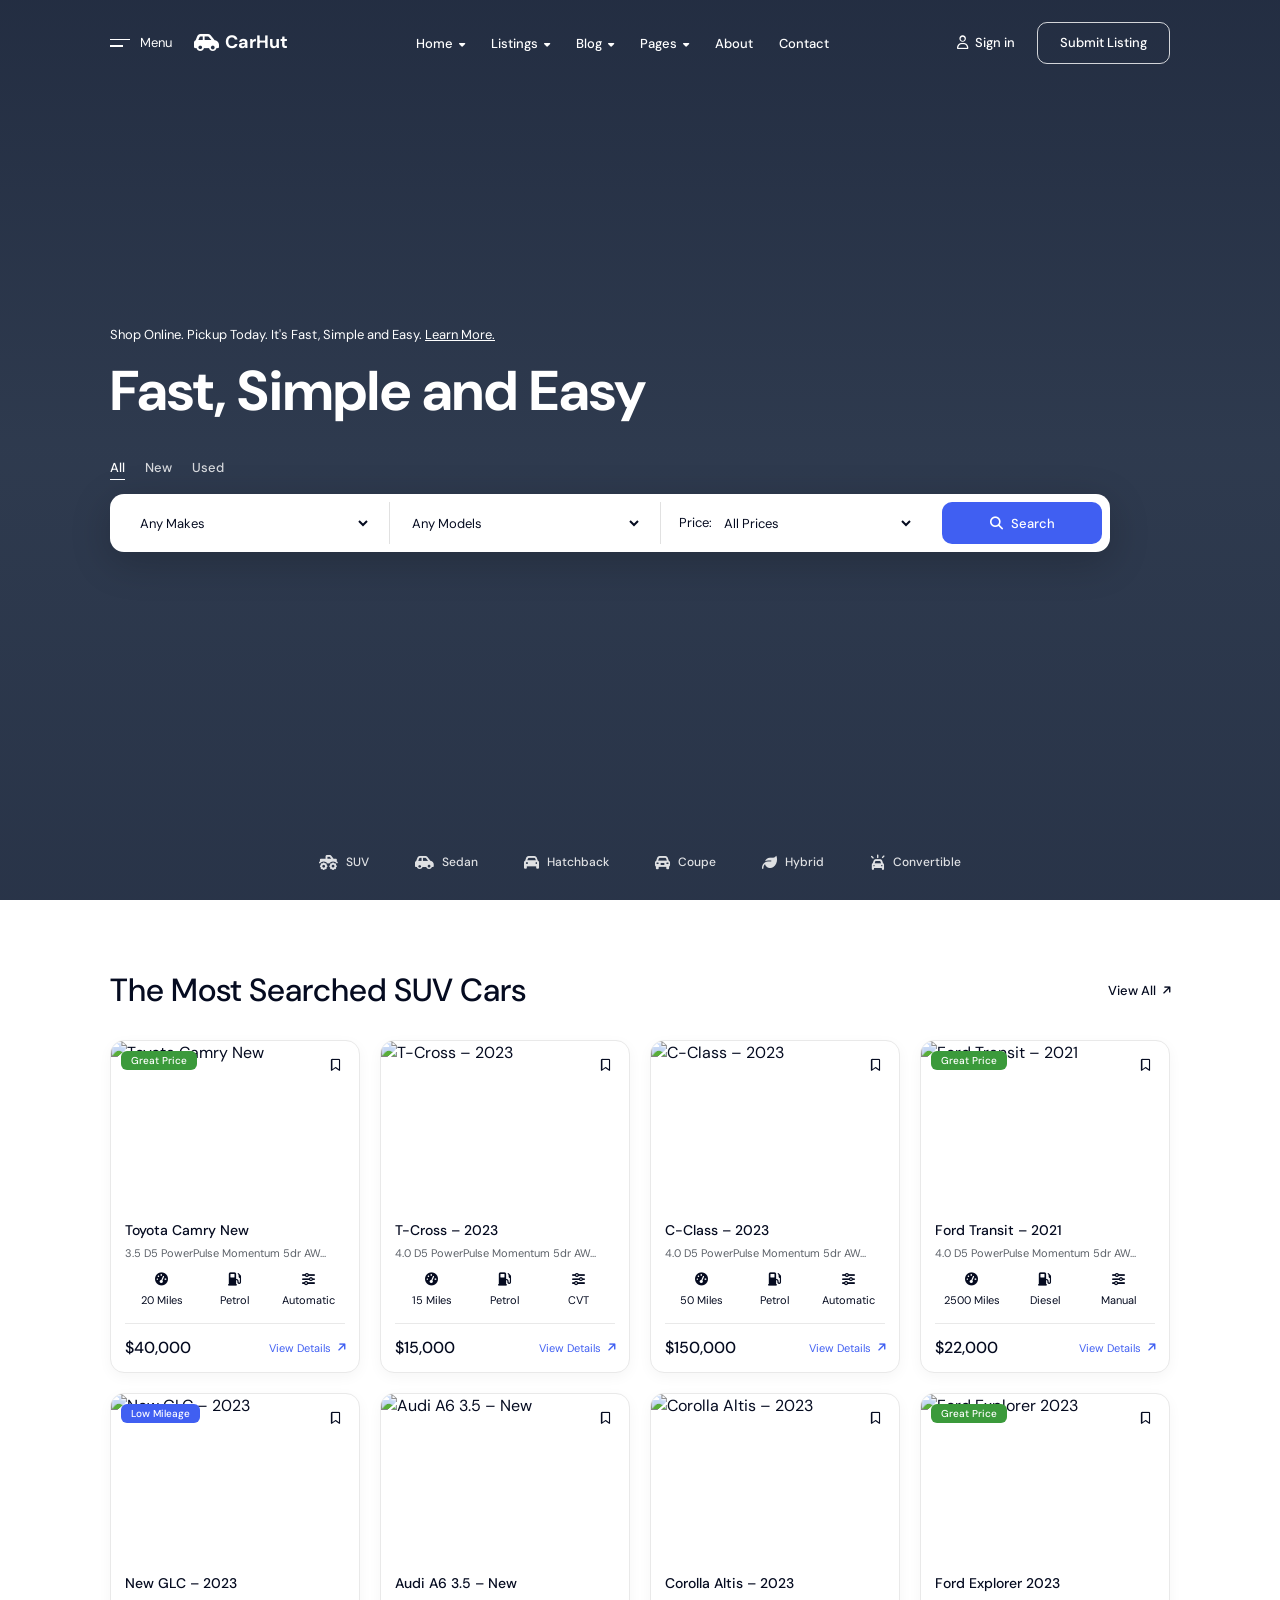
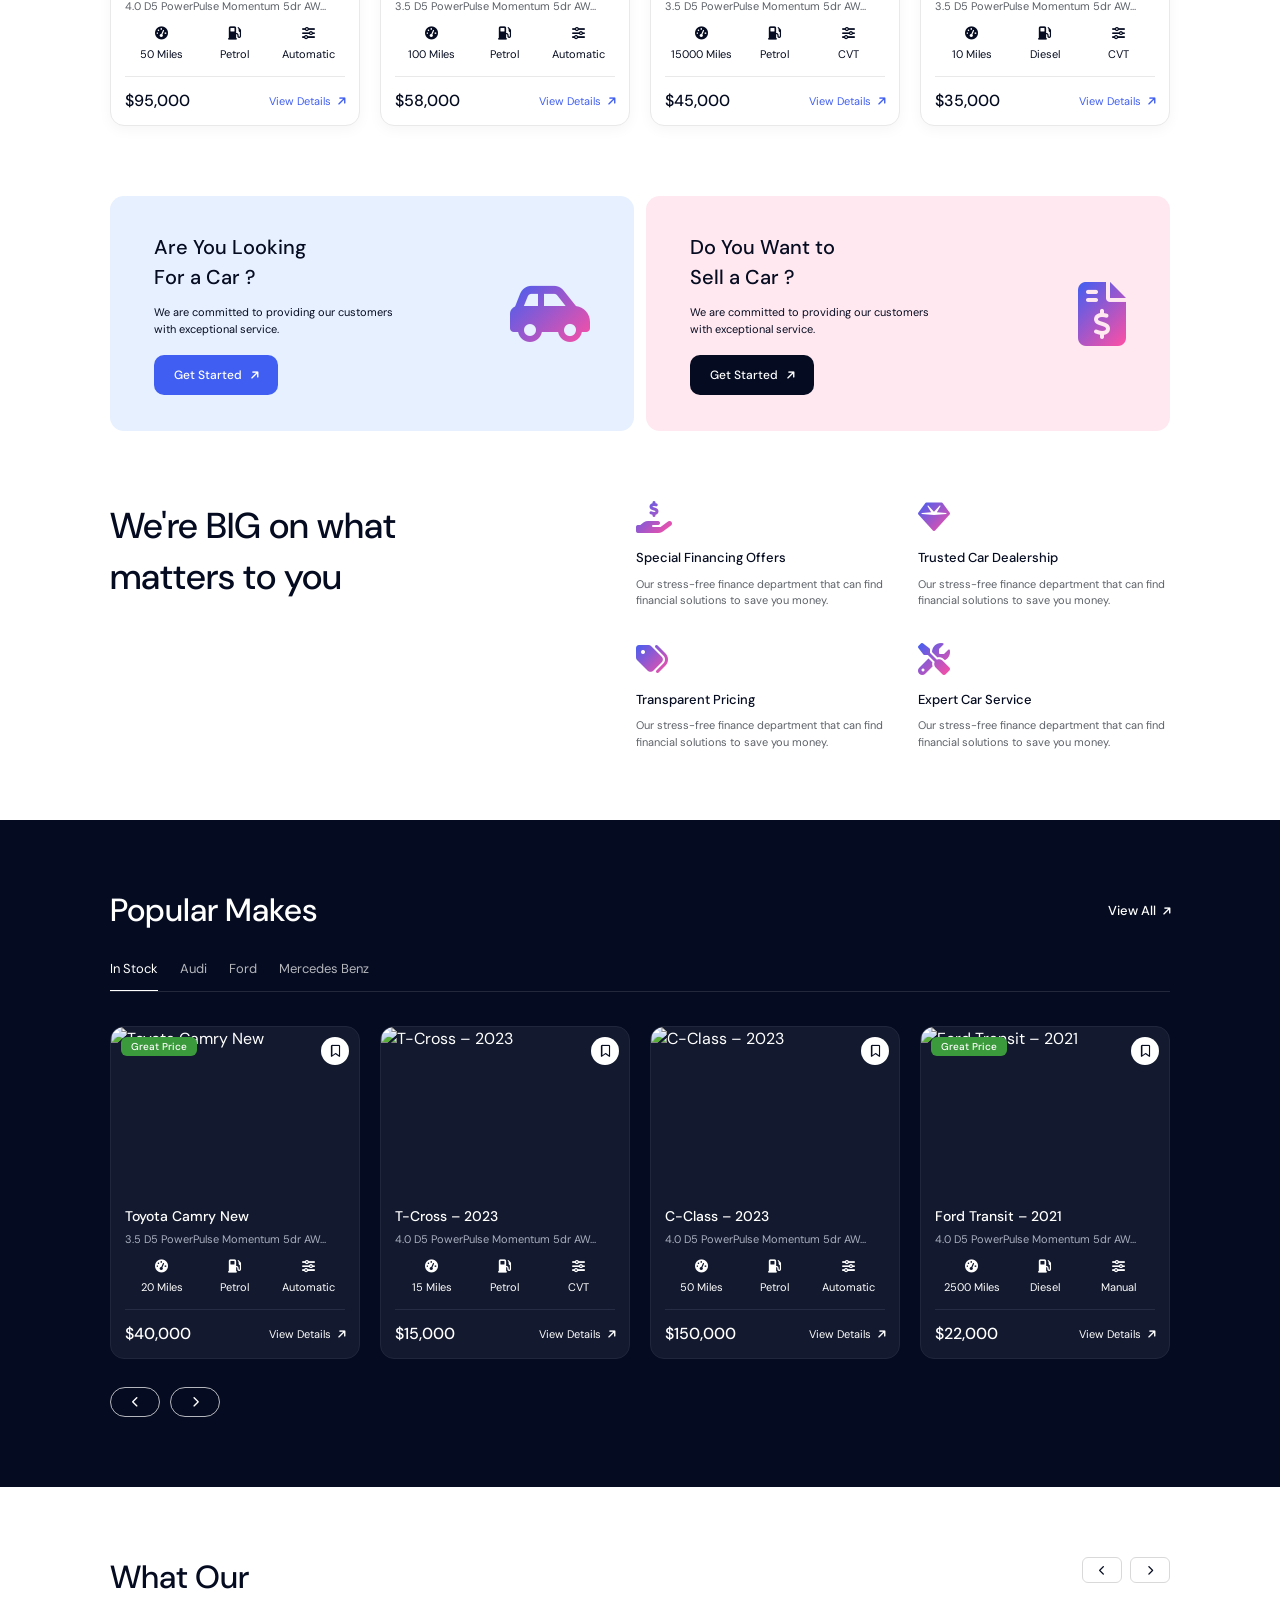
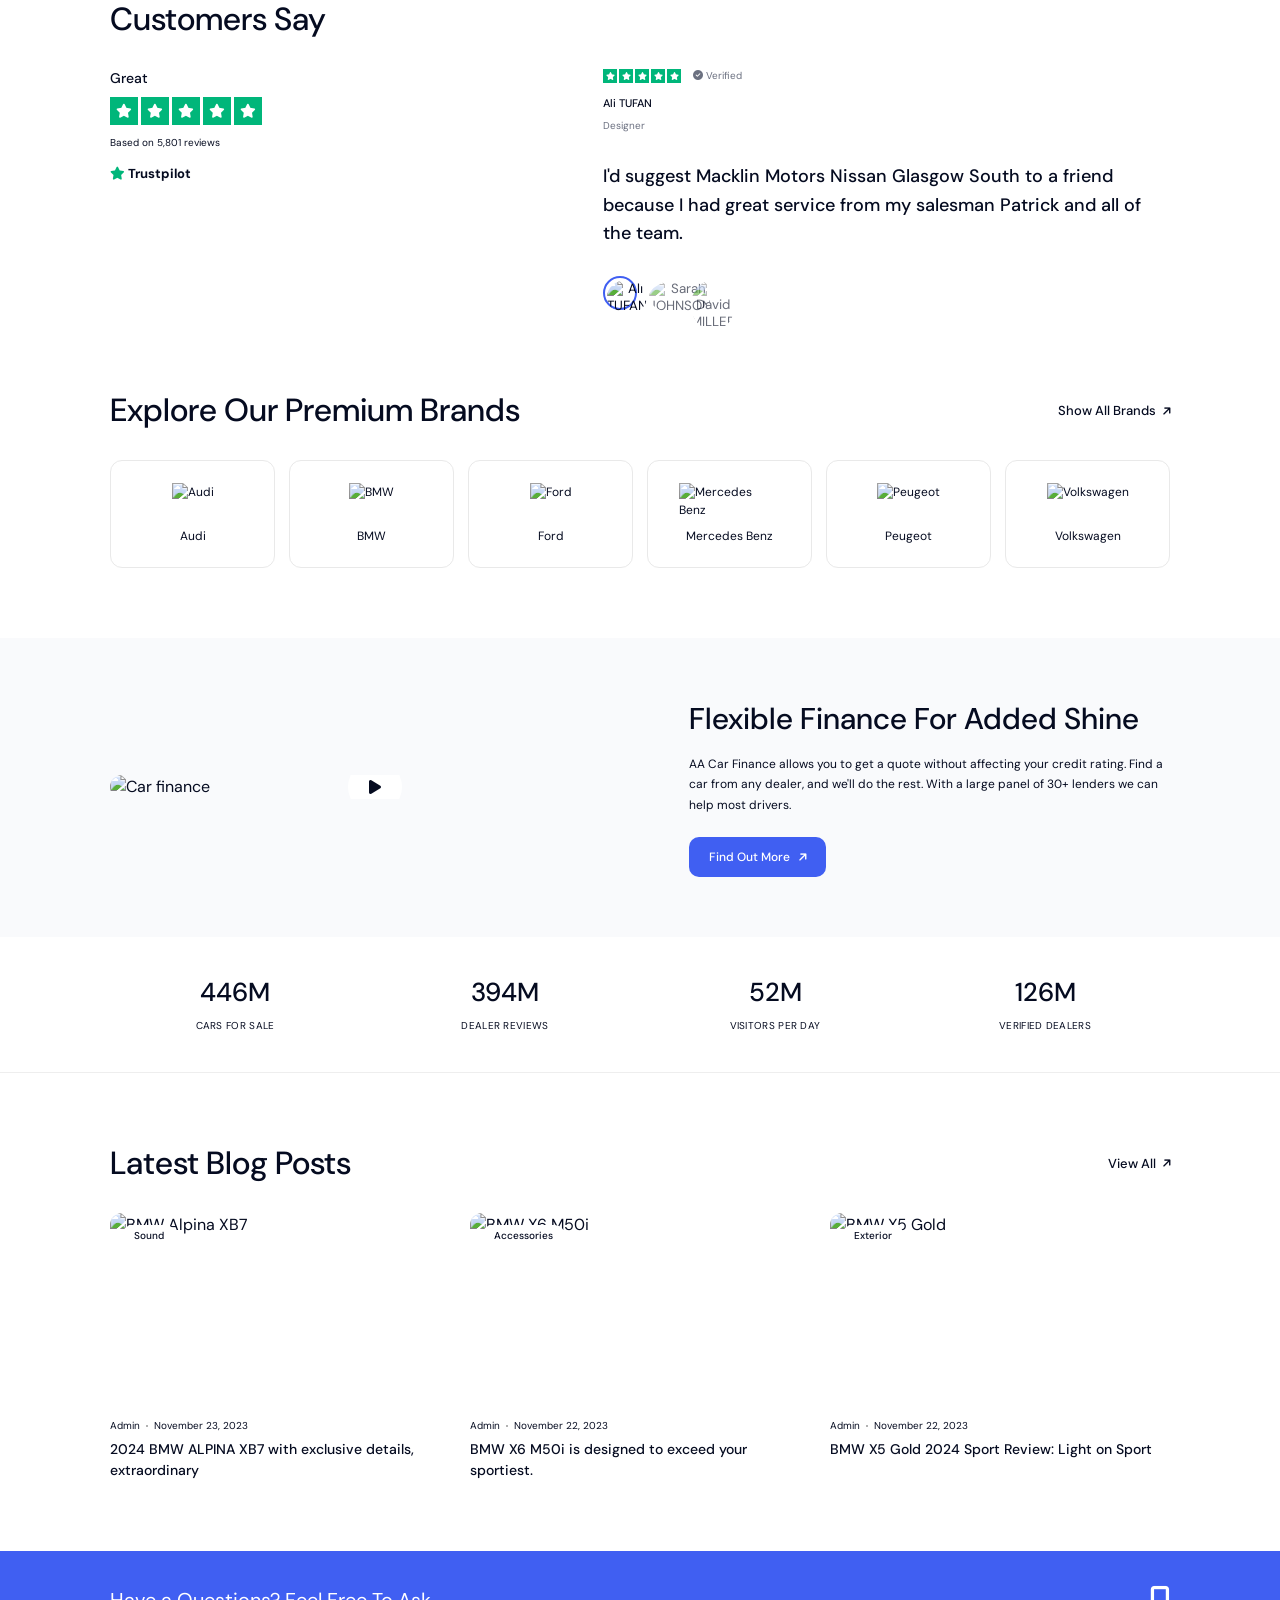
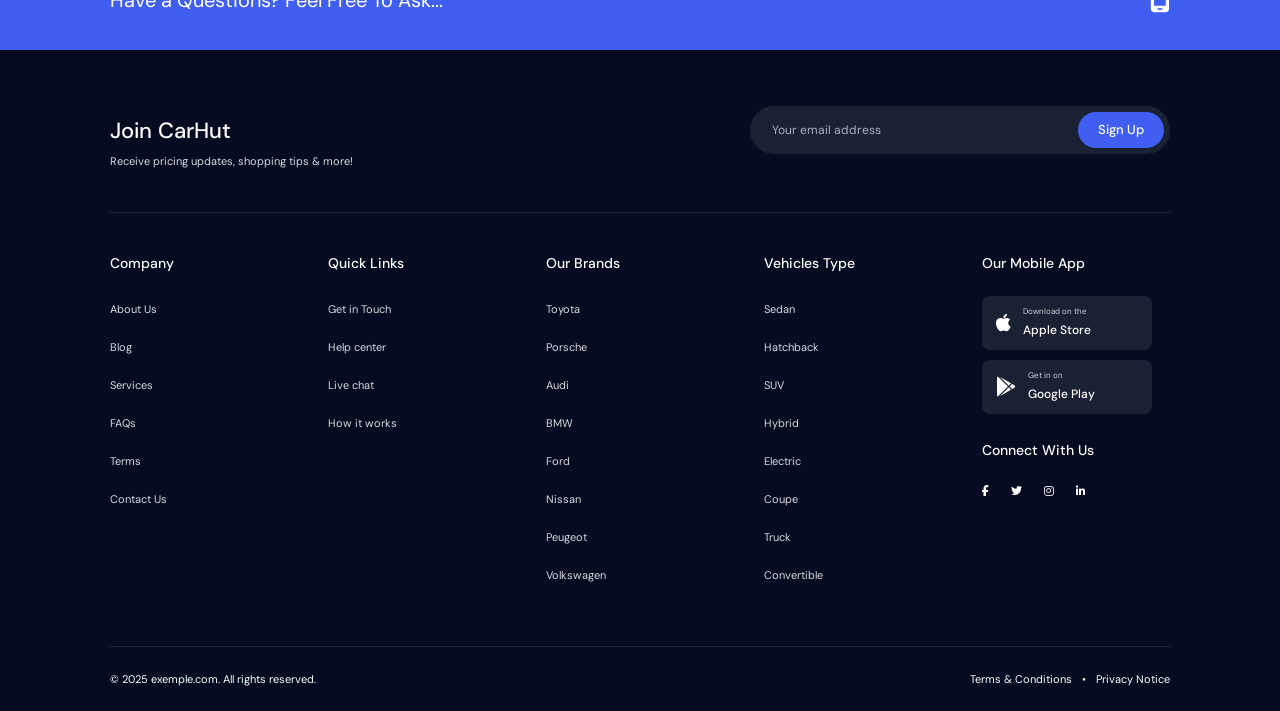
==== proyekt3/index.html @ a65ed168 "end" ====
<!DOCTYPE html>
<html lang="en">

<head>
    <meta charset="UTF-8">
    <meta name="viewport" content="width=device-width, initial-scale=1.0">
    <title>CarHut – Fast, Simple and Easy</title>
    <link rel="preconnect" href="https://fonts.googleapis.com">
    <link href="https://fonts.googleapis.com/css2?family=DM+Sans:wght@400;500;700&display=swap" rel="stylesheet">
    <link rel="stylesheet" href="https://cdnjs.cloudflare.com/ajax/libs/font-awesome/6.5.1/css/all.min.css">
    <link rel="stylesheet" href="./style.css">
</head>

<body>

    <!-- HERO -->
    <section class="hero">
        <div class="hero-overlay"></div>

        <!-- HEADER -->
        <header class="header">
            <div class="container header-inner">
                <div class="header-left">
                    <button class="menu-btn" id="menuBtn" aria-label="Open menu">
                        <span class="menu-lines"><i></i><i></i></span>
                        <span class="menu-text">Menu</span>
                    </button>
                    <a href="#" class="logo">
                        <i class="fa-solid fa-car-side"></i> CarHut
                    </a>
                </div>

                <nav class="nav" id="nav">
                    <ul>
                        <li class="has-dd">
                            <a href="#">Home <i class="fa-solid fa-caret-down"></i></a>
                            <ul class="dd">
                                <li><a href="#">Home 01</a></li>
                                <li><a href="#">Home 02</a></li>
                                <li><a href="#">Home 03</a></li>
                            </ul>
                        </li>
                        <li class="has-dd">
                            <a href="#">Listings <i class="fa-solid fa-caret-down"></i></a>
                            <ul class="dd">
                                <li><a href="#">Grid view</a></li>
                                <li><a href="#">List view</a></li>
                                <li><a href="#">Map view</a></li>
                            </ul>
                        </li>
                        <li class="has-dd">
                            <a href="#">Blog <i class="fa-solid fa-caret-down"></i></a>
                            <ul class="dd">
                                <li><a href="#">Blog grid</a></li>
                                <li><a href="#">Blog details</a></li>
                            </ul>
                        </li>
                        <li class="has-dd">
                            <a href="#">Pages <i class="fa-solid fa-caret-down"></i></a>
                            <ul class="dd">
                                <li><a href="#">FAQ</a></li>
                                <li><a href="#">Pricing</a></li>
                                <li><a href="#">Team</a></li>
                            </ul>
                        </li>
                        <li><a href="#">About</a></li>
                        <li><a href="#">Contact</a></li>
                    </ul>
                </nav>

                <div class="header-right">
                    <a href="#" class="signin"><i class="fa-regular fa-user"></i> <span>Sign in</span></a>
                    <a href="#" class="btn-outline">Submit Listing</a>
                </div>
            </div>
        </header>

        <!-- SIDE DRAWER (mobil menyu) -->
        <div class="drawer-bg" id="drawerBg"></div>
        <aside class="drawer" id="drawer">
            <button class="drawer-close" id="drawerClose" aria-label="Close menu"><i
                    class="fa-solid fa-xmark"></i></button>
            <a href="#" class="logo dark"><i class="fa-solid fa-car-side"></i> CarHut</a>
            <ul>
                <li><a href="#">Home</a></li>
                <li><a href="#">Listings</a></li>
                <li><a href="#">Blog</a></li>
                <li><a href="#">Pages</a></li>
                <li><a href="#">About</a></li>
                <li><a href="#">Contact</a></li>
                <li><a href="#"><i class="fa-regular fa-user"></i> Sign in</a></li>
            </ul>
            <a href="#" class="btn-primary drawer-btn">Submit Listing</a>
        </aside>

        <!-- HERO CONTENT -->
        <div class="container hero-content">
            <p class="hero-sub">Shop Online. Pickup Today. It's Fast, Simple and Easy. <a href="#">Learn More.</a></p>
            <h1>Fast, Simple and Easy</h1>

            <div class="tabs" id="tabs">
                <button class="tab active" data-type="all">All</button>
                <button class="tab" data-type="new">New</button>
                <button class="tab" data-type="used">Used</button>
            </div>

            <form class="search" id="searchForm">
                <div class="field">
                    <select id="make" aria-label="Makes">
                        <option value="">Any Makes</option>
                        <option value="audi">Audi</option>
                        <option value="bmw">BMW</option>
                        <option value="chevrolet">Chevrolet</option>
                        <option value="mercedes">Mercedes-Benz</option>
                    </select>
                </div>
                <div class="field">
                    <select id="model" aria-label="Models">
                        <option value="">Any Models</option>
                    </select>
                </div>
                <div class="field field-price">
                    <label for="price">Price:</label>
                    <select id="price">
                        <option value="">All Prices</option>
                        <option value="0-20000">Up to $20,000</option>
                        <option value="20000-50000">$20,000 – $50,000</option>
                        <option value="50000-100000">$50,000 – $100,000</option>
                        <option value="100000-">$100,000+</option>
                    </select>
                </div>
                <button type="submit" class="btn-primary search-btn">
                    <i class="fa-solid fa-magnifying-glass"></i> Search
                </button>
            </form>
            <p class="result-msg" id="resultMsg" role="status"></p>
        </div>

        <!-- CATEGORIES -->
        <div class="categories">
            <div class="container cat-inner" id="cats">
                <button class="cat" data-cat="suv"><i class="fa-solid fa-truck-monster"></i> SUV</button>
                <button class="cat" data-cat="sedan"><i class="fa-solid fa-car-side"></i> Sedan</button>
                <button class="cat" data-cat="hatchback"><i class="fa-solid fa-car"></i> Hatchback</button>
                <button class="cat" data-cat="coupe"><i class="fa-solid fa-car-rear"></i> Coupe</button>
                <button class="cat" data-cat="hybrid"><i class="fa-solid fa-leaf"></i> Hybrid</button>
                <button class="cat" data-cat="convertible"><i class="fa-solid fa-car-on"></i> Convertible</button>
            </div>
        </div>
    </section>


    <!-- ================= MOST SEARCHED SUV ================= -->
    <section class="section">
        <div class="container">
            <div class="sec-head">
                <h2>The Most Searched SUV Cars</h2>
                <a href="#" class="view-all">View All <i class="fa-solid fa-arrow-up arr"></i></a>
            </div>
            <div class="car-grid" id="suvGrid"></div>
        </div>
    </section>

    <!-- ================= PROMO + BIG ================= -->
    <section class="section pt0">
        <div class="container">
            <div class="promo-grid">
                <div class="promo blue">
                    <div>
                        <h3>Are You Looking<br>For a Car ?</h3>
                        <p>We are committed to providing our customers with exceptional service.</p>
                        <a href="#" class="btn-primary btn-sm">Get Started <i class="fa-solid fa-arrow-up arr"></i></a>
                    </div>
                    <i class="fa-solid fa-car-side promo-ico"></i>
                </div>
                <div class="promo pink">
                    <div>
                        <h3>Do You Want to<br>Sell a Car ?</h3>
                        <p>We are committed to providing our customers with exceptional service.</p>
                        <a href="#" class="btn-primary btn-sm btn-dark">Get Started <i
                                class="fa-solid fa-arrow-up arr"></i></a>
                    </div>
                    <i class="fa-solid fa-file-invoice-dollar promo-ico"></i>
                </div>
            </div>

            <div class="big-grid">
                <h2>We're BIG on what<br>matters to you</h2>
                <div class="feat-list">
                    <div class="feat">
                        <i class="fa-solid fa-hand-holding-dollar grad-ico"></i>
                        <h4>Special Financing Offers</h4>
                        <p>Our stress-free finance department that can find financial solutions to save you money.</p>
                    </div>
                    <div class="feat">
                        <i class="fa-solid fa-gem grad-ico"></i>
                        <h4>Trusted Car Dealership</h4>
                        <p>Our stress-free finance department that can find financial solutions to save you money.</p>
                    </div>
                    <div class="feat">
                        <i class="fa-solid fa-tags grad-ico"></i>
                        <h4>Transparent Pricing</h4>
                                <p>Our stress-free finance department that can find financial solutions to save you money.</p>
                    </div>
                    <div class="feat">
                        <i class="fa-solid fa-screwdriver-wrench grad-ico"></i>
                        <h4>Expert Car Service</h4>
                        <p>Our stress-free finance department that can find financial solutions to save you money.</p>
                    </div>
                </div>
            </div>
        </div>
    </section>

    <!-- ================= POPULAR MAKES ================= -->
    <section class="section dark-sec">
        <div class="container">
            <div class="sec-head">
                <h2>Popular Makes</h2>
                <a href="#" class="view-all">View All <i class="fa-solid fa-arrow-up arr"></i></a>
            </div>
            <div class="mk-tabs" id="makeTabs">
                <button class="mk-tab active" data-make="all">In Stock</button>
                <button class="mk-tab" data-make="audi">Audi</button>
                <button class="mk-tab" data-make="ford">Ford</button>
                <button class="mk-tab" data-make="mercedes">Mercedes Benz</button>
            </div>
            <div class="slider" id="makeSlider"></div>
            <div class="slide-nav">
                <button class="round-btn" id="mkPrev" aria-label="Previous"><i
                        class="fa-solid fa-chevron-left"></i></button>
                <button class="round-btn" id="mkNext" aria-label="Next"><i
                        class="fa-solid fa-chevron-right"></i></button>
            </div>
        </div>
    </section>   

    <!-- ================= CUSTOMERS + BRANDS ================= -->
    <section class="section">
        <div class="container">
            <div class="sec-head top">
                <h2>What Our<br>Customers Say</h2>
                <div class="arrows">
                    <button class="sq-btn" id="rvPrev" aria-label="Previous"><i
                            class="fa-solid fa-chevron-left"></i></button>
                    <button class="sq-btn" id="rvNext" aria-label="Next"><i
                            class="fa-solid fa-chevron-right"></i></button>
                </div>
            </div>

            <div class="testi">
                <div class="tp">
                    <strong>Great</strong>
                    <div class="tp-stars">
                        <span><i class="fa-solid fa-star"></i></span><span><i class="fa-solid fa-star"></i></span>
                        <span><i class="fa-solid fa-star"></i></span><span><i class="fa-solid fa-star"></i></span>
                        <span><i class="fa-solid fa-star"></i></span>
                    </div>
                    <small>Based on 5,801 reviews</small>
                    <div class="tp-logo"><i class="fa-solid fa-star"></i> Trustpilot</div>
                </div>

                <div class="review" id="review">
                    <div class="rv-top">
                        <span class="stars-sm">
                            <i class="fa-solid fa-star"></i><i class="fa-solid fa-star"></i><i
                                class="fa-solid fa-star"></i><i class="fa-solid fa-star"></i><i
                                class="fa-solid fa-star"></i>
                        </span>
                        <span class="verified"><i class="fa-solid fa-circle-check"></i> Verified</span>
                    </div>
                    <h4 id="rvName"></h4>
                    <span class="rv-role" id="rvRole"></span>
                    <p class="rv-text" id="rvText"></p>
                    <div class="avatars" id="avatars"></div>
                </div>
            </div>

            <div class="sec-head brands-head">
                <h2>Explore Our Premium Brands</h2>
                <a href="#" class="view-all">Show All Brands <i class="fa-solid fa-arrow-up arr"></i></a>
            </div>
            <div class="brand-grid">
                <a href="#" class="brand"><img src="img/brands/audi.png" alt="Audi"><span>Audi</span></a>
                <a href="#" class="brand"><img src="img/brands/bmw.png" alt="BMW"><span>BMW</span></a>
                <a href="#" class="brand"><img src="img/brands/ford.png" alt="Ford"><span>Ford</span></a>
                <a href="#" class="brand"><img src="img/brands/mercedes.png" alt="Mercedes Benz"><span>Mercedes
                        Benz</span></a>
                <a href="#" class="brand"><img src="img/brands/peugeot.png" alt="Peugeot"><span>Peugeot</span></a>
                <a href="#" class="brand"><img src="img/brands/volkswagen.png"
                        alt="Volkswagen"><span>Volkswagen</span></a>
            </div>
        </div>
    </section>

    <!-- ================= FINANCE + STATS ================= -->
    <section class="finance">
        <div class="container fin-grid">
            <div class="fin-media">
                <img src="img/finance.jpg" alt="Car finance">
                <button class="play-btn" id="videoBtn" aria-label="Play video"><i class="fa-solid fa-play"></i></button>
            </div>
            <div class="fin-text">
                <h2>Flexible Finance For Added Shine</h2>
                <p>AA Car Finance allows you to get a quote without affecting your credit rating. Find a car from any
                    dealer, and we'll do the rest. With a large panel of 30+ lenders we can help most drivers.</p>
                <a href="#" class="btn-primary btn-sm">Find Out More <i class="fa-solid fa-arrow-up arr"></i></a>
            </div>
        </div>
    </section>

    <section class="stats-wrap">
        <div class="container stats" id="stats">
            <div><b data-count="810">0</b><span>CARS FOR SALE</span></div>
            <div><b data-count="715">0</b><span>DEALER REVIEWS</span></div>
            <div><b data-count="96">0</b><span>VISITORS PER DAY</span></div>
            <div><b data-count="230">0</b><span>VERIFIED DEALERS</span></div>
        </div>
    </section>

    <!-- video modal -->
    <div class="modal" id="videoModal">
        <div class="modal-box">
            <button class="modal-close" id="videoClose" aria-label="Close"><i class="fa-solid fa-xmark"></i></button>
            <video id="finVideo" controls preload="none" src="video/finance.mp4"></video>
        </div>
    </div>

    <!-- ================= BLOG ================= -->
    <section class="section">
        <div class="container">
            <div class="sec-head">
                <h2>Latest Blog Posts</h2>
                <a href="#" class="view-all">View All <i class="fa-solid fa-arrow-up arr"></i></a>
            </div>
            <div class="blog-grid">
                <article class="post">
                    <a href="#" class="post-img"><img src="img/blog1.jpg" alt="BMW Alpina XB7"><span
                            class="pill">Sound</span></a>
                    <div class="post-meta"><span>Admin</span><span>November 23, 2023</span></div>
                    <h3><a href="#">2024 BMW ALPINA XB7 with exclusive details, extraordinary</a></h3>
                </article>
                <article class="post">
                    <a href="#" class="post-img"><img src="img/blog2.jpg" alt="BMW X6 M50i"><span
                            class="pill">Accessories</span></a>
                    <div class="post-meta"><span>Admin</span><span>November 22, 2023</span></div>
                    <h3><a href="#">BMW X6 M50i is designed to exceed your sportiest.</a></h3>
                </article>
                <article class="post">
                    <a href="#" class="post-img"><img src="img/blog3.jpg" alt="BMW X5 Gold"><span
                            class="pill">Exterior</span></a>
                    <div class="post-meta"><span>Admin</span><span>November 22, 2023</span></div>
                    <h3><a href="#">BMW X5 Gold 2024 Sport Review: Light on Sport</a></h3>
                </article>
            </div>
        </div>
    </section>

    <!-- ================= ASK BAR ================= -->
    <section class="ask">
        <div class="container ask-inner">
            <h3>Have a Questions? Feel Free To Ask...</h3>
            <a href="tel:+998901234567" class="ask-icon" aria-label="Call us"><i
                    class="fa-solid fa-mobile-screen"></i></a>
        </div>
    </section>

    <!-- ================= FOOTER ================= -->
    <footer class="footer">
        <div class="container">
            <div class="news">
                <div>
                    <h3>Join CarHut</h3>
                    <p>Receive pricing updates, shopping tips &amp; more!</p>
                </div>
                <div class="news-wrap">
                    <form class="news-form" id="newsForm" novalidate>
                        <input type="email" id="newsEmail" placeholder="Your email address" aria-label="Email">
                        <button type="submit" class="btn-primary">Sign Up</button>
                    </form>
                    <p class="news-msg" id="newsMsg"></p>
                </div>
            </div>

            <div class="foot-grid">
                <div>
                    <h4>Company</h4>
                    <ul>
                        <li><a href="#">About Us</a></li>
                        <li><a href="#">Blog</a></li>
                        <li><a href="#">Services</a></li>
                        <li><a href="#">FAQs</a></li>
                        <li><a href="#">Terms</a></li>
                        <li><a href="#">Contact Us</a></li>
                    </ul>
                </div>
                <div>
                    <h4>Quick Links</h4>
                    <ul>
                        <li><a href="#">Get in Touch</a></li>
                        <li><a href="#">Help center</a></li>
                        <li><a href="#">Live chat</a></li>
                        <li><a href="#">How it works</a></li>
                    </ul>
                </div>
                <div>
                    <h4>Our Brands</h4>
                    <ul>
                        <li><a href="#">Toyota</a></li>
                        <li><a href="#">Porsche</a></li>
                        <li><a href="#">Audi</a></li>
                        <li><a href="#">BMW</a></li>
                        <li><a href="#">Ford</a></li>
                        <li><a href="#">Nissan</a></li>
                        <li><a href="#">Peugeot</a></li>
                        <li><a href="#">Volkswagen</a></li>
                    </ul>
                </div>
                <div>
                    <h4>Vehicles Type</h4>
                    <ul>
                        <li><a href="#">Sedan</a></li>
                        <li><a href="#">Hatchback</a></li>
                        <li><a href="#">SUV</a></li>
                        <li><a href="#">Hybrid</a></li>
                        <li><a href="#">Electric</a></li>
                        <li><a href="#">Coupe</a></li>
                        <li><a href="#">Truck</a></li>
                        <li><a href="#">Convertible</a></li>
                    </ul>
                </div>
                <div>
                    <h4>Our Mobile App</h4>
                    <a href="#" class="store">
                        <i class="fa-brands fa-apple"></i>
                        <span><small>Download on the</small><b>Apple Store</b></span>
                    </a>
                    <a href="#" class="store">
                        <i class="fa-brands fa-google-play"></i>
                        <span><small>Get in on</small><b>Google Play</b></span>
                    </a>
                    <h4 class="connect">Connect With Us</h4>
                    <div class="social">
                        <a href="#" aria-label="Facebook"><i class="fa-brands fa-facebook-f"></i></a>
                        <a href="#" aria-label="Twitter"><i class="fa-brands fa-twitter"></i></a>
                        <a href="#" aria-label="Instagram"><i class="fa-brands fa-instagram"></i></a>
                        <a href="#" aria-label="LinkedIn"><i class="fa-brands fa-linkedin-in"></i></a>
                    </div>
                </div>
            </div>

            <div class="foot-bottom">
                <p>© 2025 exemple.com. All rights reserved.</p>
                <p><a href="#">Terms &amp; Conditions</a><span class="dot">•</span><a href="#">Privacy Notice</a></p>
            </div>
        </div>
    </footer>

    <button class="to-top" id="toTop" aria-label="Back to top"><i class="fa-solid fa-arrow-up"></i></button>

    <script src="./java.js"></script>
</body>

</html>
---- proyekt3/style.css ----
*,
*::before,
*::after {
    box-sizing: border-box;
    margin: 0;
    padding: 0;
}

:root {
    --blue: #405ff2;
    --blue-dark: #2f49c9;
    --white: #fff;
    --text: #050b20;
    --radius: 12px;
}

html {
    scroll-behavior: smooth;
}

body {
    font-family: "DM Sans", sans-serif;
    color: var(--white);
    line-height: 1.5;
}

a {
    color: inherit;
    text-decoration: none;
}

ul {
    list-style: none;
}

button,
select {
    font-family: inherit;
}

button {
    cursor: pointer;
    border: 0;
    background: none;
    color: inherit;
}

.container {
    width: 100%;
    max-width: 1100px;
    margin: 0 auto;
    padding: 0 20px;
}

/* ---------- HERO ---------- */
.hero {
    position: relative;
    min-height: 100vh;
    display: flex;
    flex-direction: column;
    background: url("img/hero.jpg") center / cover no-repeat #3c4a5e;
}

.hero-overlay {
    position: absolute;
    inset: 0;
    background: linear-gradient(180deg, rgba(5, 11, 32, .45), rgba(5, 11, 32, .25) 50%, rgba(5, 11, 32, .35));
}

.hero>*:not(.hero-overlay):not(.drawer):not(.drawer-bg) {
    position: relative;
    z-index: 2;
}

/* ---------- HEADER ---------- */
.header {
    padding: 22px 0;
}

.header-inner {
    display: flex;
    align-items: center;
    justify-content: space-between;
    gap: 20px;
}

.header-left {
    display: flex;
    align-items: center;
    gap: 22px;
}

.menu-btn {
    display: flex;
    align-items: center;
    gap: 10px;
    font-size: 13px;
}

.menu-lines {
    display: flex;
    flex-direction: column;
    gap: 5px;
    align-items: flex-start;
}

.menu-lines i {
    display: block;
    height: 1.5px;
    background: #fff;
}

.menu-lines i:first-child {
    width: 20px;
}

.menu-lines i:last-child {
    width: 13px;
}

.logo {
    display: flex;
    align-items: center;
    gap: 6px;
    font-size: 18px;
    font-weight: 700;
}

.logo i {
    font-size: 20px;
}

/* NAV */
.nav>ul {
    display: flex;
    align-items: center;
    gap: 26px;
}

.nav a {
    font-size: 13px;
    font-weight: 500;
}

.nav a i {
    font-size: 10px;
    margin-left: 3px;
}

.has-dd {
    position: relative;
}

.dd {
    position: absolute;
    top: 100%;
    left: -14px;
    min-width: 160px;
    padding: 10px 0;
    margin-top: 14px;
    background: #fff;
    border-radius: 10px;
    box-shadow: 0 10px 30px rgba(0, 0, 0, .2);
    opacity: 0;
    visibility: hidden;
    transform: translateY(8px);
    transition: .25s;
}

.has-dd:hover .dd {
    opacity: 1;
    visibility: visible;
    transform: translateY(0);
}

.dd a {
    display: block;
    padding: 8px 18px;
    color: var(--text);
}

.dd a:hover {
    color: var(--blue);
}

/* HEADER RIGHT */
.header-right {
    display: flex;
    align-items: center;
    gap: 22px;
}

.signin {
    display: flex;
    align-items: center;
    gap: 7px;
    font-size: 13px;
    font-weight: 500;
}

.btn-outline {
    padding: 10px 22px;
    font-size: 13px;
    font-weight: 500;
    border: 1px solid rgba(255, 255, 255, .8);
    border-radius: 10px;
    transition: .25s;
}

.btn-outline:hover {
    background: #fff;
    color: var(--text);
}

.btn-primary {
    display: inline-flex;
    align-items: center;
    justify-content: center;
    gap: 8px;
    padding: 0 28px;
    font-size: 13px;
    font-weight: 500;
    color: #fff;
    background: var(--blue);
    border-radius: 10px;
    transition: .25s;
}

.btn-primary:hover {
    background: var(--blue-dark);
}

/* ---------- HERO CONTENT ---------- */
.hero-content {
    flex: 1;
    display: flex;
    flex-direction: column;
    justify-content: center;
    padding-top: 40px;
    padding-bottom: 40px;
}

.hero-sub {
    font-size: 13px;
    margin-bottom: 14px;
}

.hero-sub a {
    text-decoration: underline;
}

h1 {
    font-size: clamp(36px, 6vw, 56px);
    font-weight: 700;
    line-height: 1.15;
    margin-bottom: 36px;
}

/* TABS */
.tabs {
    display: flex;
    gap: 20px;
    margin-bottom: 14px;
}

.tab {
    position: relative;
    padding-bottom: 4px;
    font-size: 13px;
    font-weight: 500;
    opacity: .8;
}

.tab::after {
    content: "";
    position: absolute;
    left: 0;
    bottom: 0;
    width: 0;
    height: 1.5px;
    background: #fff;
    transition: .25s;
}

.tab.active,
.tab:hover {
    opacity: 1;
}

.tab.active::after {
    width: 100%;
}

/* SEARCH */
.search {
    display: flex;
    align-items: center;
    max-width: 1000px;
    padding: 8px;
    background: #fff;
    border-radius: 14px;
    color: var(--text);
    box-shadow: 0 10px 40px rgba(0, 0, 0, .2);
}

.field {
    flex: 1;
    display: flex;
    align-items: center;
    height: 42px;
    padding: 0 18px;
}

.field+.field {
    border-left: 1px solid #e1e1e1;
}

.field select {
    width: 100%;
    border: 0;
    outline: 0;
    background: transparent;
    font-size: 13px;
    color: var(--text);
    cursor: pointer;
}

.field-price {
    gap: 8px;
}

.field-price label {
    font-size: 13px;
    white-space: nowrap;
}

.search-btn {
    height: 42px;
    min-width: 160px;
    margin-left: 10px;
}

.result-msg {
    min-height: 22px;
    margin-top: 14px;
    font-size: 13px;
}

/* ---------- CATEGORIES ---------- */
.categories {
    padding: 26px 0 30px;
}

.cat-inner {
    display: flex;
    justify-content: center;
    gap: 46px;
}

.cat {
    display: flex;
    align-items: center;
    gap: 8px;
    font-size: 12px;
    font-weight: 500;
    white-space: nowrap;
    opacity: .85;
    transition: .25s;
}

.cat i {
    font-size: 15px;
}

.cat:hover,
.cat.active {
    opacity: 1;
    transform: translateY(-2px);
}

.cat.active {
    text-decoration: underline;
    text-underline-offset: 6px;
}

/* ---------- DRAWER ---------- */
.drawer-bg {
    position: fixed;
    inset: 0;
    z-index: 98;
    background: rgba(5, 11, 32, .6);
    opacity: 0;
    visibility: hidden;
    transition: .3s;
}

.drawer {
    position: fixed;
    top: 0;
    left: 0;
    bottom: 0;
    z-index: 99;
    width: 300px;
    max-width: 85%;
    padding: 30px 28px;
    background: #fff;
    color: var(--text);
    transform: translateX(-100%);
    transition: .35s;
    overflow-y: auto;
}

.drawer.open {
    transform: translateX(0);
}

.drawer-bg.open {
    opacity: 1;
    visibility: visible;
}

.drawer-close {
    position: absolute;
    top: 22px;
    right: 22px;
    font-size: 20px;
    color: var(--text);
}

.logo.dark {
    color: var(--text);
    margin-bottom: 30px;
}

.drawer ul li a {
    display: flex;
    align-items: center;
    gap: 8px;
    padding: 13px 0;
    font-size: 15px;
    font-weight: 500;
    border-bottom: 1px solid #eee;
}

.drawer ul li a:hover {
    color: var(--blue);
}

.drawer-btn {
    height: 46px;
    margin-top: 28px;
    width: 100%;
}

/* ---------- RESPONSIVE ---------- */
@media (max-width: 991px) {
    .nav {
        display: none;
    }

    .search {
        flex-wrap: wrap;
    }

    .field {
        flex: 1 1 45%;
    }

    .field:nth-child(3) {
        border-left: 0;
    }

    .search-btn {
        flex: 1 1 100%;
        margin: 8px 0 0;
    }

    .cat-inner {
        justify-content: flex-start;
        overflow-x: auto;
        gap: 30px;
        scrollbar-width: none;
    }

    .cat-inner::-webkit-scrollbar {
        display: none;
    }
}

@media (max-width: 640px) {
    .header {
        padding: 16px 0;
    }

    .header-left {
        gap: 14px;
    }

    .menu-text,
    .signin span,
    .btn-outline {
        display: none;
    }

    .signin {
        font-size: 18px;
    }

    .hero-content {
        padding-top: 20px;
    }

    h1 {
        margin-bottom: 26px;
    }

    .search {
        flex-direction: column;
        align-items: stretch;
        padding: 10px;
    }

    .field {
        flex: none;
        width: 100%;
        height: 48px;
        border-left: 0 !important;
        border-bottom: 1px solid #eee;
    }

    .search-btn {
        height: 48px;
        margin: 10px 0 0;
        width: 100%;
    }
}


/* =========================================================
   QOLGAN BO'LIMLAR
   ========================================================= */
body {
    color: var(--text);
    background: #fff;
}

.hero {
    color: #fff;
}

.section {
    padding: 70px 0;
}

.pt0 {
    padding-top: 0;
}

.sec-head {
    display: flex;
    align-items: center;
    justify-content: space-between;
    gap: 16px;
    margin-bottom: 28px;
}

.sec-head.top {
    align-items: flex-start;
}

.sec-head h2 {
    font-size: clamp(24px, 3vw, 32px);
    font-weight: 500;
    line-height: 1.3;
}

.view-all {
    display: inline-flex;
    align-items: center;
    gap: 6px;
    font-size: 13px;
    font-weight: 500;
    white-space: nowrap;
    transition: .25s;
}

.view-all:hover {
    color: var(--blue);
}

.arr {
    font-size: 11px;
    transform: rotate(45deg);
}

.btn-sm {
    height: 40px;
    padding: 0 20px;
    font-size: 12px;
}

.btn-dark {
    background: #050b20;
}

.btn-dark:hover {
    background: #1b2236;
}

.grad-ico {
    background: linear-gradient(135deg, var(--blue), #ff4fa3);
    -webkit-background-clip: text;
    background-clip: text;
    color: transparent;
}

/* ---------- CAR CARDS ---------- */
.car-grid {
    display: grid;
    grid-template-columns: repeat(4, 1fr);
    gap: 20px;
}

.car-card {
    background: #fff;
    border: 1px solid #e9e9e9;
    border-radius: 14px;
    overflow: hidden;
    box-shadow: 0 4px 14px rgba(5, 11, 32, .04);
    transition: .3s;
}

.car-card:hover {
    transform: translateY(-4px);
    box-shadow: 0 12px 28px rgba(5, 11, 32, .12);
}

.car-img {
    position: relative;
    aspect-ratio: 3 / 2;
    overflow: hidden;
}

.car-img img {
    width: 100%;
    height: 100%;
    object-fit: cover;
    transition: .4s;
}

.car-card:hover .car-img img {
    transform: scale(1.06);
}

.badge {
    position: absolute;
    top: 10px;
    left: 10px;
    padding: 2px 10px;
    font-size: 10px;
    font-weight: 500;
    color: #fff;
    background: #3b9a3b;
    border-radius: 6px;
}

.badge.blue {
    background: var(--blue);
}

.save-btn {
    position: absolute;
    top: 10px;
    right: 10px;
    width: 28px;
    height: 28px;
    display: grid;
    place-items: center;
    font-size: 12px;
    color: var(--text);
    background: #fff;
    border-radius: 50%;
    transition: .25s;
}

.save-btn:hover,
.save-btn.saved {
    color: var(--blue);
}

.car-body {
    padding: 14px 14px 12px;
}

.car-body h3 {
    font-size: 14px;
    font-weight: 500;
}

.car-desc {
    margin: 4px 0 12px;
    font-size: 11px;
    color: #5c6168;
    white-space: nowrap;
    overflow: hidden;
    text-overflow: ellipsis;
}

.specs {
    display: grid;
    grid-template-columns: repeat(3, 1fr);
    text-align: center;
    padding-bottom: 14px;
    border-bottom: 1px solid #e9e9e9;
}

.specs li {
    display: flex;
    flex-direction: column;
    align-items: center;
    gap: 6px;
    font-size: 11px;
}

.specs i {
    font-size: 13px;
}

.car-foot {
    display: flex;
    align-items: center;
    justify-content: space-between;
    padding-top: 12px;
}

.car-foot strong {
    font-size: 16px;
    font-weight: 500;
}

.view {
    display: inline-flex;
    align-items: center;
    gap: 6px;
    font-size: 11px;
    color: var(--blue);
}

/* ---------- PROMO ---------- */
.promo-grid {
    display: grid;
    grid-template-columns: 1fr 1fr;
    gap: 12px;
}

.promo {
    display: flex;
    align-items: center;
    justify-content: space-between;
    gap: 20px;
    min-height: 166px;
    padding: 36px 44px;
    border-radius: 14px;
}

.promo.blue {
    background: #e6f0ff;
}

.promo.pink {
    background: #ffe8f0;
}

.promo h3 {
    font-size: 20px;
    font-weight: 500;
    line-height: 1.5;
    margin-bottom: 12px;
}

.promo p {
    max-width: 260px;
    margin-bottom: 18px;
    font-size: 11px;
}

.promo-ico {
    font-size: 64px;
    background: linear-gradient(135deg, var(--blue), #ff4fa3);
    -webkit-background-clip: text;
    background-clip: text;
    color: transparent;
}

.big-grid {
    display: grid;
    grid-template-columns: 1fr 1.1fr;
    gap: 40px;
    margin-top: 70px;
    align-items: start;
}

.big-grid h2 {
    font-size: clamp(26px, 3.4vw, 36px);
    font-weight: 500;
    line-height: 1.4;
}

.feat-list {
    display: grid;
    grid-template-columns: 1fr 1fr;
    gap: 34px 30px;
}

.feat i {
    font-size: 32px;
}

.feat h4 {
    margin: 12px 0 8px;
    font-size: 13px;
    font-weight: 500;
}

.feat p {
    font-size: 11px;
    color: #5c6168;
}

/* ---------- POPULAR MAKES (dark) ---------- */
.dark-sec {
    background: #050b20;
    color: #fff;
}

.mk-tabs {
    display: flex;
    gap: 22px;
    margin-bottom: 34px;
    border-bottom: 1px solid rgba(255, 255, 255, .12);
    overflow-x: auto;
    scrollbar-width: none;
}

.mk-tab {
    position: relative;
    padding-bottom: 14px;
    font-size: 13px;
    white-space: nowrap;
    opacity: .7;
    transition: .25s;
}

.mk-tab:hover,
.mk-tab.active {
    opacity: 1;
}

.mk-tab.active::after {
    content: "";
    position: absolute;
    left: 0;
    right: 0;
    bottom: -1px;
    height: 2px;
    background: #fff;
}

.slider {
    display: flex;
    gap: 20px;
    overflow-x: auto;
    scroll-snap-type: x mandatory;
    scroll-behavior: smooth;
    scrollbar-width: none;
}

.slider::-webkit-scrollbar {
    display: none;
}

.slider .car-card {
    flex: 0 0 calc((100% - 60px) / 4);
    scroll-snap-align: start;
}

.dark-sec .car-card {
    background: #13192e;
    border-color: #20263b;
    box-shadow: none;
}

.dark-sec .car-desc {
    color: #aab0c0;
}

.dark-sec .specs {
    border-color: #252c44;
}

.dark-sec .view {
    color: #fff;
}

.slide-nav {
    display: flex;
    gap: 10px;
    margin-top: 28px;
}

.round-btn {
    width: 50px;
    height: 30px;
    font-size: 11px;
    color: #fff;
    border: 1px solid rgba(255, 255, 255, .7);
    border-radius: 20px;
    transition: .25s;
}

.round-btn:hover {
    background: #fff;
    color: var(--text);
}

/* ---------- TESTIMONIALS ---------- */
.arrows {
    display: flex;
    gap: 8px;
}

.sq-btn {
    width: 40px;
    height: 26px;
    font-size: 10px;
    color: var(--text);
    border: 1px solid #d9d9d9;
    border-radius: 6px;
    transition: .25s;
}

.sq-btn:hover {
    background: var(--blue);
    border-color: var(--blue);
    color: #fff;
}

.testi {
    display: grid;
    grid-template-columns: 1fr 1.25fr;
    gap: 40px;
    align-items: start;
}

.tp strong {
    display: block;
    margin-bottom: 8px;
    font-size: 14px;
    font-weight: 500;
}

.tp-stars {
    display: flex;
    gap: 3px;
    margin-bottom: 10px;
}

.tp-stars span {
    display: grid;
    place-items: center;
    width: 28px;
    height: 28px;
    font-size: 14px;
    color: #fff;
    background: #00b67a;
}

.tp small {
    display: block;
    margin-bottom: 14px;
    font-size: 10px;
}

.tp-logo {
    font-size: 13px;
    font-weight: 700;
}

.tp-logo i {
    color: #00b67a;
}

.review {
    transition: opacity .3s;
}

.review.fade {
    opacity: 0;
}

.rv-top {
    display: flex;
    align-items: center;
    gap: 12px;
    margin-bottom: 12px;
}

.stars-sm {
    display: flex;
    gap: 2px;
}

.stars-sm i {
    display: grid;
    place-items: center;
    width: 14px;
    height: 14px;
    font-size: 8px;
    color: #fff;
    background: #00b67a;
}

.verified {
    font-size: 10px;
    color: #6b7080;
}

.review h4 {
    font-size: 11px;
    font-weight: 500;
}

.rv-role {
    font-size: 10px;
    color: #6b7080;
}

.rv-text {
    margin: 26px 0 28px;
    font-size: 18px;
    font-weight: 500;
    line-height: 1.6;
}

.avatars {
    display: flex;
    gap: 8px;
}

.avatars button {
    width: 34px;
    height: 34px;
    padding: 2px;
    border: 2px solid transparent;
    border-radius: 50%;
    opacity: .6;
    transition: .25s;
}

.avatars button.active {
    border-color: var(--blue);
    opacity: 1;
}

.avatars img {
    width: 100%;
    height: 100%;
    border-radius: 50%;
    object-fit: cover;
}

/* ---------- BRANDS ---------- */
.brands-head {
    margin-top: 80px;
}

.brand-grid {
    display: grid;
    grid-template-columns: repeat(6, 1fr);
    gap: 14px;
}

.brand {
    display: flex;
    flex-direction: column;
    align-items: center;
    gap: 12px;
    padding: 22px 10px;
    font-size: 12px;
    border: 1px solid #e9e9e9;
    border-radius: 12px;
    transition: .25s;
}

.brand img {
    height: 32px;
    max-width: 70%;
    object-fit: contain;
}

.brand:hover {
    border-color: var(--blue);
    transform: translateY(-3px);
}

/* ---------- FINANCE ---------- */
.finance {
    padding: 60px 0;
    background: #f9fafc;
}

.fin-grid {
    display: grid;
    grid-template-columns: 1.1fr 1fr;
    gap: 50px;
    align-items: center;
}

.fin-media {
    position: relative;
    border-radius: 14px;
    overflow: hidden;
}

.fin-media img {
    width: 100%;
    aspect-ratio: 3 / 2;
    object-fit: cover;
}

.play-btn {
    position: absolute;
    top: 50%;
    left: 50%;
    transform: translate(-50%, -50%);
    width: 54px;
    height: 54px;
    display: grid;
    place-items: center;
    font-size: 16px;
    color: var(--text);
    background: #fff;
    border-radius: 50%;
    transition: .25s;
}

.play-btn:hover {
    transform: translate(-50%, -50%) scale(1.12);
    color: var(--blue);
}

.fin-text h2 {
    margin-bottom: 14px;
    font-size: clamp(24px, 3vw, 30px);
    font-weight: 500;
    line-height: 1.4;
}

.fin-text p {
    margin-bottom: 22px;
    font-size: 12px;
    line-height: 1.7;
}

.stats-wrap {
    padding: 36px 0;
    border-bottom: 1px solid #eee;
}

.stats {
    display: grid;
    grid-template-columns: repeat(4, 1fr);
    gap: 20px;
    text-align: center;
}

.stats b {
    display: block;
    font-size: 26px;
    font-weight: 500;
}

.stats span {
    font-size: 10px;
    letter-spacing: .3px;
}

/* ---------- MODAL ---------- */
.modal {
    position: fixed;
    inset: 0;
    z-index: 200;
    display: grid;
    place-items: center;
    padding: 20px;
    background: rgba(5, 11, 32, .85);
    opacity: 0;
    visibility: hidden;
    transition: .3s;
}

.modal.open {
    opacity: 1;
    visibility: visible;
}

.modal-box {
    position: relative;
    width: 100%;
    max-width: 820px;
}

.modal-box video {
    width: 100%;
    border-radius: 12px;
    background: #000;
}

.modal-close {
    position: absolute;
    top: -38px;
    right: 0;
    font-size: 22px;
    color: #fff;
}

/* ---------- BLOG ---------- */
.blog-grid {
    display: grid;
    grid-template-columns: repeat(3, 1fr);
    gap: 20px;
}

.post-img {
    position: relative;
    display: block;
    margin-bottom: 14px;
    border-radius: 12px;
    overflow: hidden;
    aspect-ratio: 16 / 9;
}

.post-img img {
    width: 100%;
    height: 100%;
    object-fit: cover;
    transition: .4s;
}

.post:hover .post-img img {
    transform: scale(1.06);
}

.pill {
    position: absolute;
    top: 12px;
    left: 12px;
    padding: 3px 12px;
    font-size: 10px;
    font-weight: 500;
    background: #fff;
    border-radius: 20px;
}

.post-meta {
    display: flex;
    gap: 14px;
    margin-bottom: 6px;
    font-size: 10px;
}

.post-meta span+span {
    position: relative;
}

.post-meta span+span::before {
    content: "";
    position: absolute;
    left: -8px;
    top: 50%;
    width: 2px;
    height: 2px;
    background: #999;
    border-radius: 50%;
}

.post h3 {
    font-size: 14px;
    font-weight: 500;
    line-height: 1.5;
}

.post h3 a:hover {
    color: var(--blue);
}

/* ---------- ASK BAR ---------- */
.ask {
    padding: 30px 0;
    color: #fff;
    background: var(--blue);
}

.ask-inner {
    display: flex;
    align-items: center;
    justify-content: space-between;
    gap: 20px;
}

.ask h3 {
    font-size: clamp(16px, 2vw, 20px);
    font-weight: 400;
}

.ask-icon {
    font-size: 26px;
    transition: .25s;
}

.ask-icon:hover {
    transform: scale(1.15);
}

/* ---------- FOOTER ---------- */
.footer {
    padding-top: 56px;
    color: #fff;
    background: #050b20;
}

.news {
    display: flex;
    align-items: center;
    justify-content: space-between;
    gap: 24px;
    padding-bottom: 34px;
    border-bottom: 1px solid rgba(255, 255, 255, .1);
}

.news h3 {
    font-size: 22px;
    font-weight: 500;
}

.news p {
    margin-top: 6px;
    font-size: 11px;
    opacity: .85;
}

.news-wrap {
    width: 100%;
    max-width: 420px;
}

.news-form {
    display: flex;
    align-items: center;
    padding: 6px 6px 6px 22px;
    background: #1a2133;
    border-radius: 40px;
}

.news-form input {
    flex: 1;
    min-width: 0;
    font: inherit;
    font-size: 12px;
    color: #fff;
    background: none;
    border: 0;
    outline: 0;
}

.news-form input::placeholder {
    color: #aab0c0;
}

.news-form .btn-primary {
    height: 36px;
    padding: 0 20px;
    border-radius: 30px;
}

.news-msg {
    min-height: 16px;
    margin: 8px 0 0 12px !important;
    font-size: 11px;
}

.news-msg.ok {
    color: #5fd38d;
}

.news-msg.err {
    color: #ff8a8a;
}

.foot-grid {
    display: grid;
    grid-template-columns: repeat(5, 1fr);
    gap: 30px;
    padding: 40px 0 46px;
}

.foot-grid h4 {
    margin-bottom: 22px;
    font-size: 14px;
    font-weight: 500;
}

.foot-grid li {
    margin-bottom: 14px;
}

.foot-grid li a {
    font-size: 11px;
    opacity: .85;
    transition: .25s;
}

.foot-grid li a:hover {
    opacity: 1;
    color: #8da0ff;
}

.store {
    display: flex;
    align-items: center;
    gap: 12px;
    width: 170px;
    margin-bottom: 10px;
    padding: 9px 14px;
    background: #1a2133;
    border-radius: 8px;
    transition: .25s;
}

.store:hover {
    background: #252e47;
}

.store i {
    font-size: 20px;
}

.store small {
    display: block;
    font-size: 8px;
    opacity: .8;
}

.store b {
    font-size: 12px;
    font-weight: 500;
}

.foot-grid h4.connect {
    margin-top: 26px;
}

.social {
    display: flex;
    gap: 22px;
}

.social a {
    font-size: 11px;
    transition: .25s;
}

.social a:hover {
    color: #8da0ff;
}

.foot-bottom {
    display: flex;
    align-items: center;
    justify-content: space-between;
    gap: 12px;
    padding: 24px 0;
    font-size: 11px;
    border-top: 1px solid rgba(255, 255, 255, .1);
}

.foot-bottom a:hover {
    color: #8da0ff;
}

.dot {
    margin: 0 10px;
}

.to-top {
    position: fixed;
    right: 20px;
    bottom: 20px;
    z-index: 90;
    width: 34px;
    height: 34px;
    display: grid;
    place-items: center;
    font-size: 12px;
    color: #fff;
    background: var(--blue);
    border-radius: 50%;
    box-shadow: 0 6px 16px rgba(64, 95, 242, .4);
    opacity: 0;
    visibility: hidden;
    transform: translateY(10px);
    transition: .3s;
}

.to-top.show {
    opacity: 1;
    visibility: visible;
    transform: translateY(0);
}

/* =========================================================
   RESPONSIVE
   ========================================================= */
@media (max-width: 991px) {
    .section {
        padding: 56px 0;
    }

    .car-grid {
        grid-template-columns: repeat(2, 1fr);
    }

    .slider .car-card {
        flex-basis: calc((100% - 20px) / 2);
    }

    .big-grid,
    .testi,
    .fin-grid {
        grid-template-columns: 1fr;
    }

    .brand-grid {
        grid-template-columns: repeat(3, 1fr);
    }

    .foot-grid {
        grid-template-columns: repeat(3, 1fr);
    }

    .blog-grid {
        grid-template-columns: repeat(2, 1fr);
    }

    .big-grid {
        margin-top: 50px;
    }
}

@media (max-width: 767px) {
    .promo-grid {
        grid-template-columns: 1fr;
    }

    .promo {
        padding: 28px;
    }

    .stats {
        grid-template-columns: repeat(2, 1fr);
        row-gap: 28px;
    }

    .news {
        flex-direction: column;
        align-items: flex-start;
    }

    .news-wrap {
        max-width: 100%;
    }

    .foot-bottom {
        flex-direction: column;
        text-align: center;
    }
}

@media (max-width: 575px) {
    .car-grid {
        grid-template-columns: 1fr;
    }

    .slider .car-card {
        flex-basis: 85%;
    }

    .feat-list {
        grid-template-columns: 1fr;
    }

    .brand-grid {
        grid-template-columns: repeat(2, 1fr);
    }

    .blog-grid {
        grid-template-columns: 1fr;
    }

    .foot-grid {
        grid-template-columns: repeat(2, 1fr);
    }

    .rv-text {
        font-size: 16px;
    }

    .brands-head {
        margin-top: 56px;
    }
}
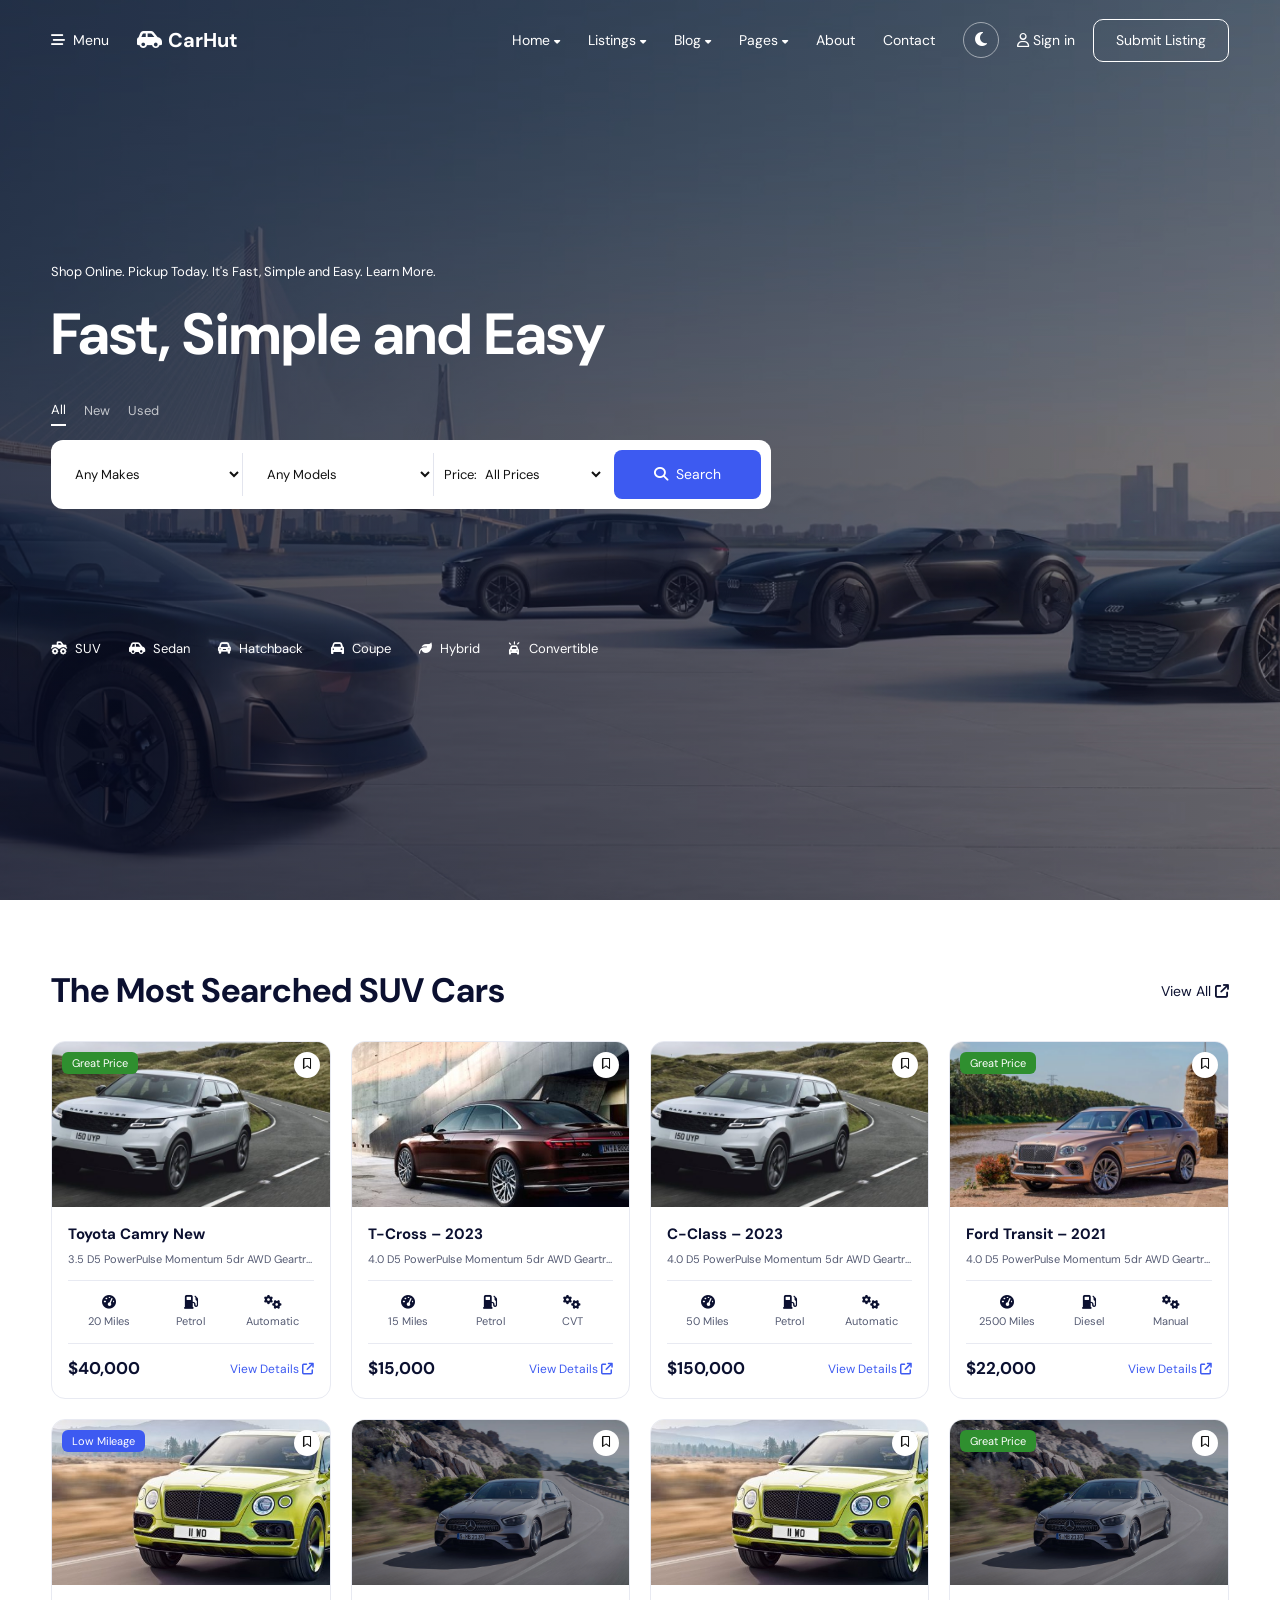
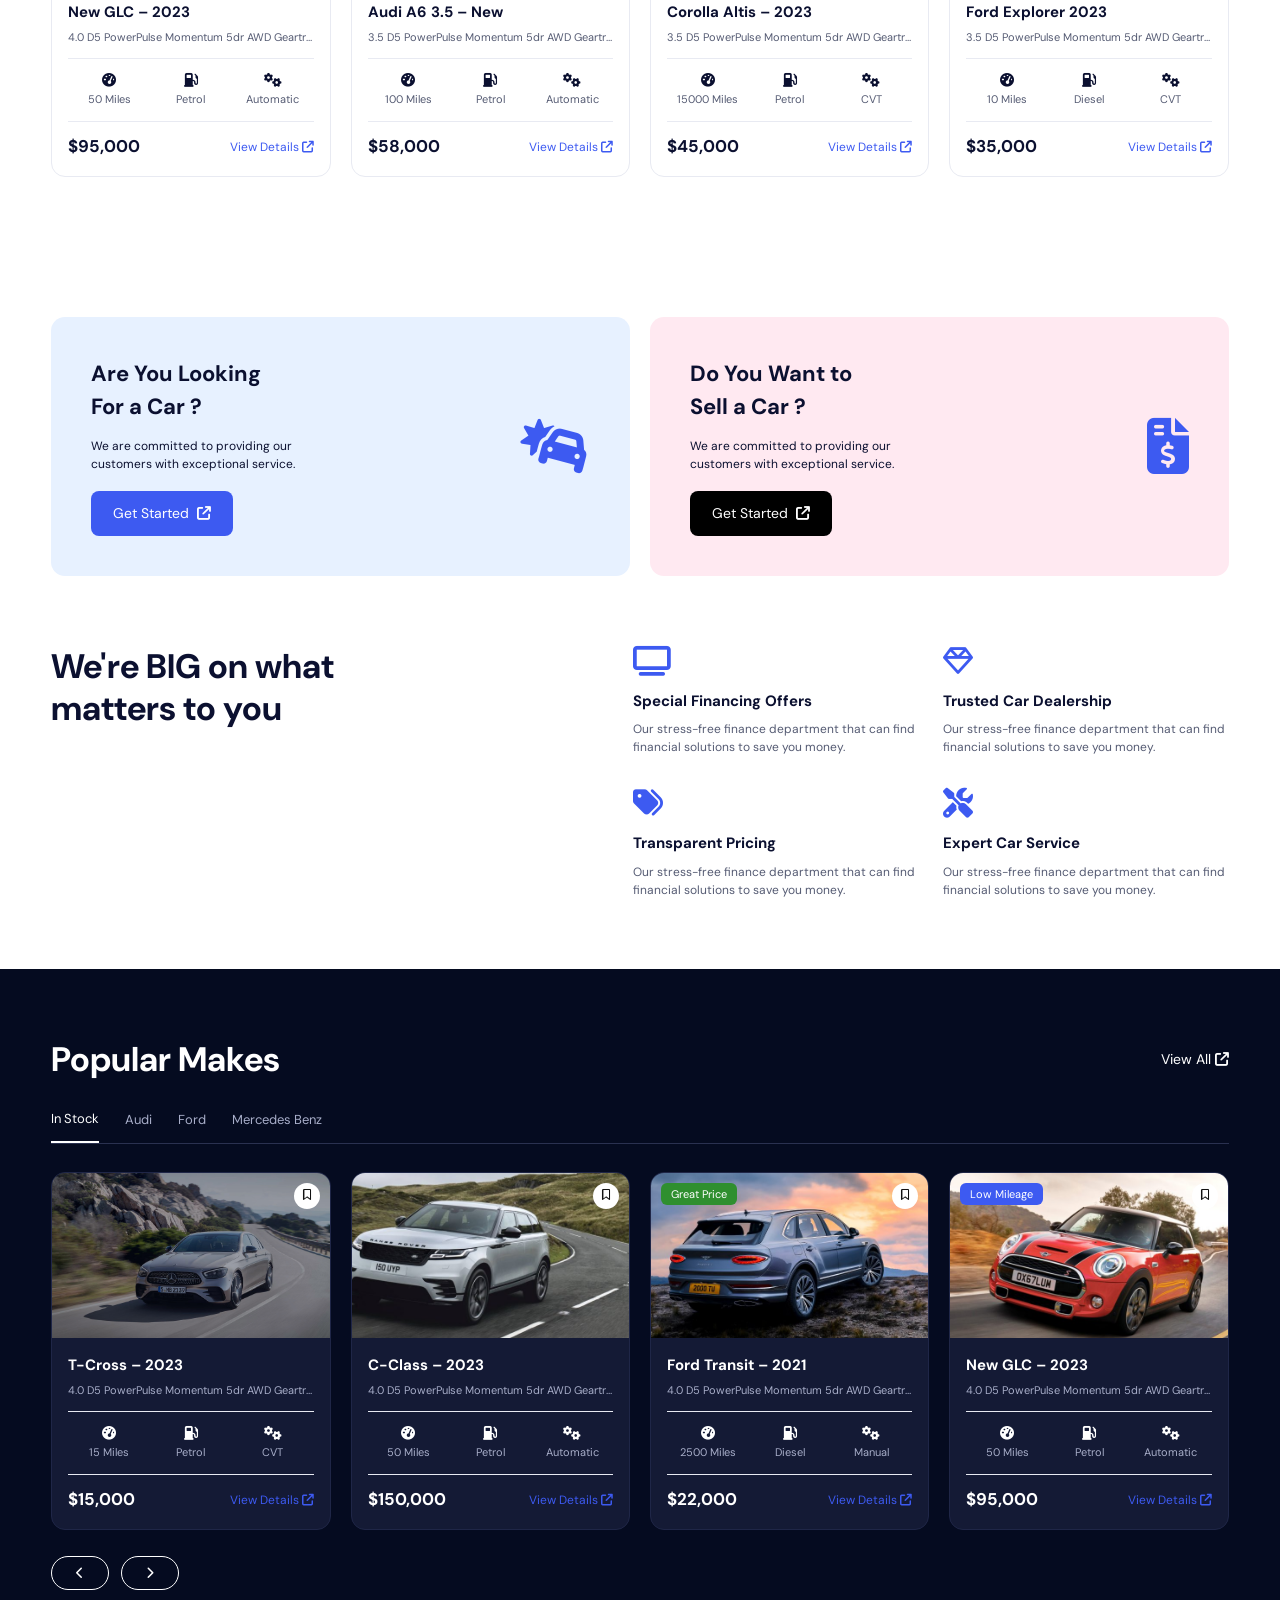
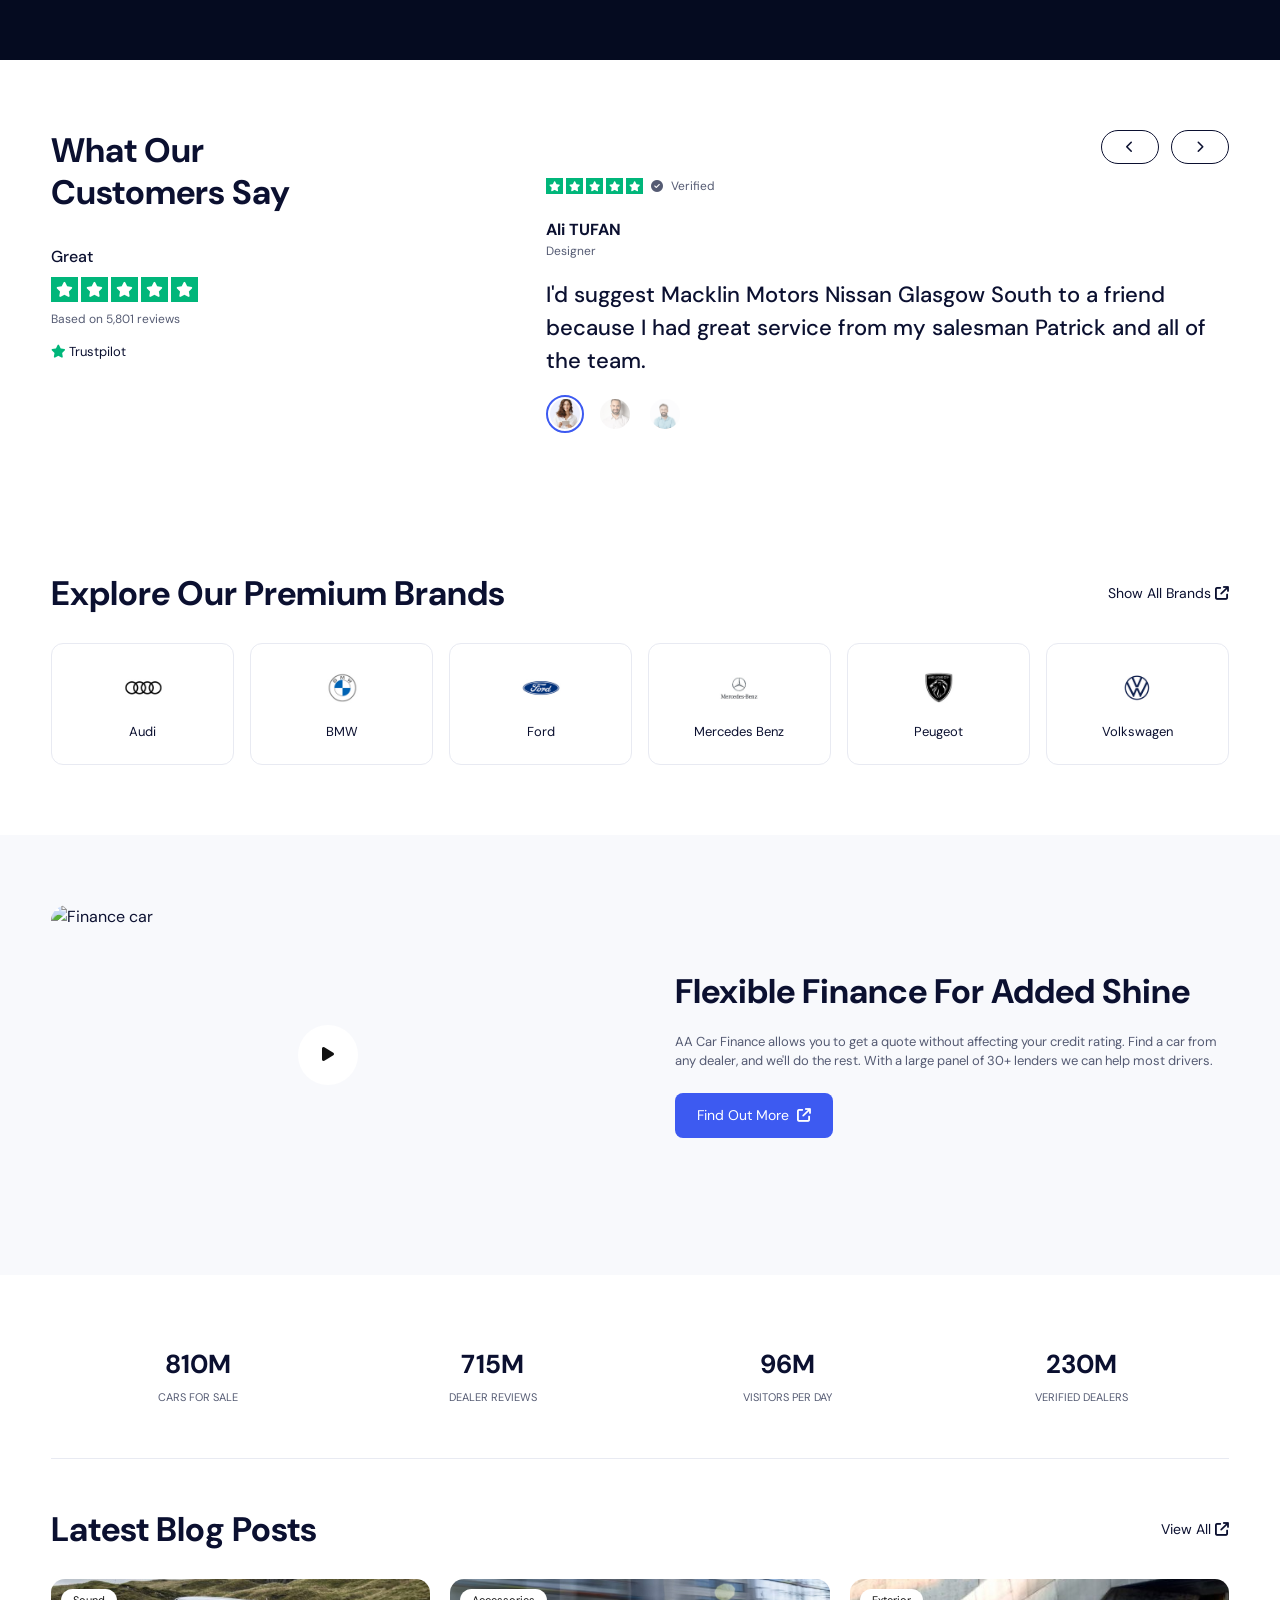
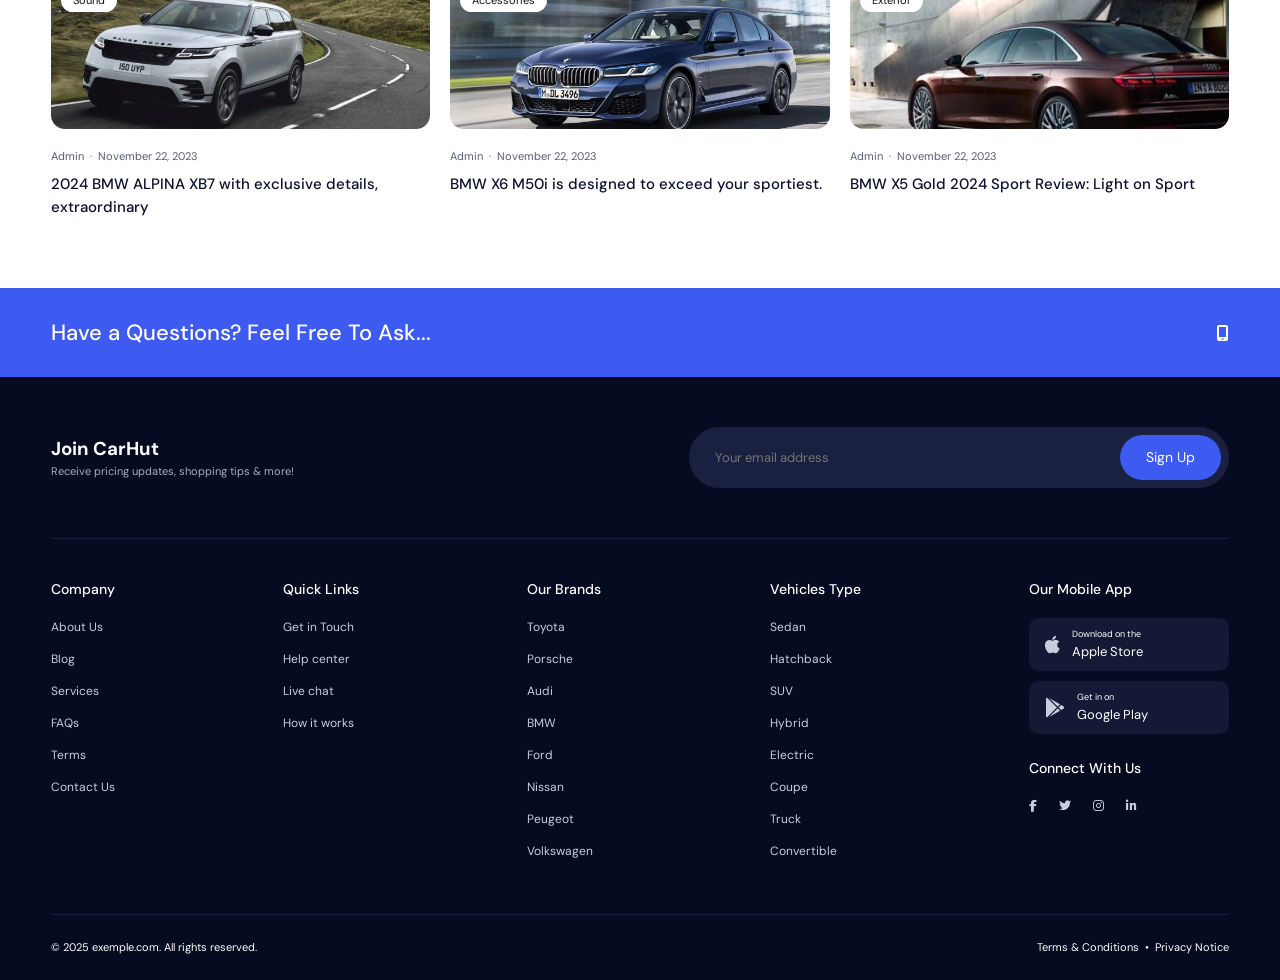
==== commit 6b161a4f: "update" ====
--- a/proyekt3/index.html
+++ b/proyekt3/index.html
@@ -1,209 +1,241 @@
 <!DOCTYPE html>
-<html lang="en">
+<html lang="en" data-theme="light">
 
 <head>
     <meta charset="UTF-8">
-    <meta name="viewport" content="width=device-width, initial-scale=1.0">
-    <title>CarHut – Fast, Simple and Easy</title>
+    <meta name="viewport" content="width=device-width, initial-scale=1">
+    <title>CarHut</title>
     <link rel="preconnect" href="https://fonts.googleapis.com">
     <link href="https://fonts.googleapis.com/css2?family=DM+Sans:wght@400;500;700&display=swap" rel="stylesheet">
     <link rel="stylesheet" href="https://cdnjs.cloudflare.com/ajax/libs/font-awesome/6.5.1/css/all.min.css">
-    <link rel="stylesheet" href="./style.css">
+    <link rel="stylesheet" href="./hkjhkh.css">
+    <script src="./jnh.js" defer></script>
 </head>
 
 <body>
 
-    <!-- HERO -->
+    <header class="header">
+        <div class="container nav">
+            <button class="menu-btn" id="burger"><i class="fa-solid fa-bars-staggered"></i> <span>Menu</span></button>
+            <a href="#" class="logo"><i class="fa-solid fa-car-side"></i> CarHut</a>
+            <nav class="links" id="links">
+                <a href="#">Home <i class="fa-solid fa-caret-down"></i></a>
+                <a href="#suv">Listings <i class="fa-solid fa-caret-down"></i></a>
+                <a href="#blog">Blog <i class="fa-solid fa-caret-down"></i></a>
+                <a href="#">Pages <i class="fa-solid fa-caret-down"></i></a>
+                <a href="#">About</a>
+                <a href="#contact">Contact</a>
+            </nav>
+            <div class="nav-right">
+                <button class="theme-btn" id="themeBtn" aria-label="Theme"><i class="fa-solid fa-moon"></i></button>
+                <a href="#" class="sign"><i class="fa-regular fa-user"></i> <span>Sign in</span></a>
+                <a href="#" class="btn-outline">Submit Listing</a>
+            </div>
+        </div>
+    </header>
+
     <section class="hero">
-        <div class="hero-overlay"></div>
-
-        <!-- HEADER -->
-        <header class="header">
-            <div class="container header-inner">
-                <div class="header-left">
-                    <button class="menu-btn" id="menuBtn" aria-label="Open menu">
-                        <span class="menu-lines"><i></i><i></i></span>
-                        <span class="menu-text">Menu</span>
-                    </button>
-                    <a href="#" class="logo">
-                        <i class="fa-solid fa-car-side"></i> CarHut
-                    </a>
-                </div>
-
-                <nav class="nav" id="nav">
-                    <ul>
-                        <li class="has-dd">
-                            <a href="#">Home <i class="fa-solid fa-caret-down"></i></a>
-                            <ul class="dd">
-                                <li><a href="#">Home 01</a></li>
-                                <li><a href="#">Home 02</a></li>
-                                <li><a href="#">Home 03</a></li>
-                            </ul>
-                        </li>
-                        <li class="has-dd">
-                            <a href="#">Listings <i class="fa-solid fa-caret-down"></i></a>
-                            <ul class="dd">
-                                <li><a href="#">Grid view</a></li>
-                                <li><a href="#">List view</a></li>
-                                <li><a href="#">Map view</a></li>
-                            </ul>
-                        </li>
-                        <li class="has-dd">
-                            <a href="#">Blog <i class="fa-solid fa-caret-down"></i></a>
-                            <ul class="dd">
-                                <li><a href="#">Blog grid</a></li>
-                                <li><a href="#">Blog details</a></li>
-                            </ul>
-                        </li>
-                        <li class="has-dd">
-                            <a href="#">Pages <i class="fa-solid fa-caret-down"></i></a>
-                            <ul class="dd">
-                                <li><a href="#">FAQ</a></li>
-                                <li><a href="#">Pricing</a></li>
-                                <li><a href="#">Team</a></li>
-                            </ul>
-                        </li>
-                        <li><a href="#">About</a></li>
-                        <li><a href="#">Contact</a></li>
-                    </ul>
-                </nav>
-
-                <div class="header-right">
-                    <a href="#" class="signin"><i class="fa-regular fa-user"></i> <span>Sign in</span></a>
-                    <a href="#" class="btn-outline">Submit Listing</a>
-                </div>
-            </div>
-        </header>
-
-        <!-- SIDE DRAWER (mobil menyu) -->
-        <div class="drawer-bg" id="drawerBg"></div>
-        <aside class="drawer" id="drawer">
-            <button class="drawer-close" id="drawerClose" aria-label="Close menu"><i
-                    class="fa-solid fa-xmark"></i></button>
-            <a href="#" class="logo dark"><i class="fa-solid fa-car-side"></i> CarHut</a>
-            <ul>
-                <li><a href="#">Home</a></li>
-                <li><a href="#">Listings</a></li>
-                <li><a href="#">Blog</a></li>
-                <li><a href="#">Pages</a></li>
-                <li><a href="#">About</a></li>
-                <li><a href="#">Contact</a></li>
-                <li><a href="#"><i class="fa-regular fa-user"></i> Sign in</a></li>
-            </ul>
-            <a href="#" class="btn-primary drawer-btn">Submit Listing</a>
-        </aside>
-
-        <!-- HERO CONTENT -->
+        <img class="hero-img" src="../img/f333523bec121d452f167e1f8b71256e4e01b459.jpg" alt="Hero cars">
         <div class="container hero-content">
-            <p class="hero-sub">Shop Online. Pickup Today. It's Fast, Simple and Easy. <a href="#">Learn More.</a></p>
+            <p class="small">Shop Online. Pickup Today. It's Fast, Simple and Easy. Learn More.</p>
             <h1>Fast, Simple and Easy</h1>
-
-            <div class="tabs" id="tabs">
-                <button class="tab active" data-type="all">All</button>
-                <button class="tab" data-type="new">New</button>
-                <button class="tab" data-type="used">Used</button>
-            </div>
-
-            <form class="search" id="searchForm">
-                <div class="field">
-                    <select id="make" aria-label="Makes">
-                        <option value="">Any Makes</option>
-                        <option value="audi">Audi</option>
-                        <option value="bmw">BMW</option>
-                        <option value="chevrolet">Chevrolet</option>
-                        <option value="mercedes">Mercedes-Benz</option>
-                    </select>
-                </div>
-                <div class="field">
-                    <select id="model" aria-label="Models">
-                        <option value="">Any Models</option>
-                    </select>
-                </div>
-                <div class="field field-price">
-                    <label for="price">Price:</label>
-                    <select id="price">
-                        <option value="">All Prices</option>
-                        <option value="0-20000">Up to $20,000</option>
-                        <option value="20000-50000">$20,000 – $50,000</option>
-                        <option value="50000-100000">$50,000 – $100,000</option>
-                        <option value="100000-">$100,000+</option>
-                    </select>
-                </div>
-                <button type="submit" class="btn-primary search-btn">
-                    <i class="fa-solid fa-magnifying-glass"></i> Search
-                </button>
+            <div class="tabs" id="heroTabs"><button class="active">All</button><button>New</button><button>Used</button>
+            </div>
+            <form class="search" onsubmit="return false">
+                <select>
+                    <option>Any Makes</option>
+                    <option>Audi</option>
+                    <option>BMW</option>
+                    <option>Ford</option>
+                </select>
+                <select>
+                    <option>Any Models</option>
+                    <option>SUV</option>
+                    <option>Sedan</option>
+                </select>
+                <label>Price: <select>
+                        <option>All Prices</option>
+                        <option>Under $20,000</option>
+                        <option>$20,000+</option>
+                    </select></label>
+                <button class="btn"><i class="fa-solid fa-magnifying-glass"></i> Search</button>
             </form>
-            <p class="result-msg" id="resultMsg" role="status"></p>
-        </div>
-
-        <!-- CATEGORIES -->
-        <div class="categories">
-            <div class="container cat-inner" id="cats">
-                <button class="cat" data-cat="suv"><i class="fa-solid fa-truck-monster"></i> SUV</button>
-                <button class="cat" data-cat="sedan"><i class="fa-solid fa-car-side"></i> Sedan</button>
-                <button class="cat" data-cat="hatchback"><i class="fa-solid fa-car"></i> Hatchback</button>
-                <button class="cat" data-cat="coupe"><i class="fa-solid fa-car-rear"></i> Coupe</button>
-                <button class="cat" data-cat="hybrid"><i class="fa-solid fa-leaf"></i> Hybrid</button>
-                <button class="cat" data-cat="convertible"><i class="fa-solid fa-car-on"></i> Convertible</button>
-            </div>
-        </div>
-    </section>
-
-
-    <!-- ================= MOST SEARCHED SUV ================= -->
+            <div class="types">
+                <a href="#"><i class="fa-solid fa-truck-monster"></i> SUV</a>
+                <a href="#"><i class="fa-solid fa-car-side"></i> Sedan</a>
+                <a href="#"><i class="fa-solid fa-car-rear"></i> Hatchback</a>
+                <a href="#"><i class="fa-solid fa-car"></i> Coupe</a>
+                <a href="#"><i class="fa-solid fa-leaf"></i> Hybrid</a>
+                <a href="#"><i class="fa-solid fa-car-on"></i> Convertible</a>
+            </div>
+        </div>
+    </section>
+
+    <!-- SUV CARDS -->
+    <section class="section" id="suv">
+        <div class="container">
+            <div class="head">
+                <h2>The Most Searched SUV Cars</h2><a href="#" class="viewall">View All <i
+                        class="fa-solid fa-arrow-up-right-from-square"></i></a>
+            </div>
+            <div class="grid">
+
+                <article class="card">
+                    <div class="pic"><span class="badge">Great Price</span><button class="bm"><i
+                                class="fa-regular fa-bookmark"></i></button><img src="../img/2chi rasm (1).jpg"
+                            alt="Toyota Camry New"></div>
+                    <div class="body">
+                        <h4>Toyota Camry New</h4>
+                        <p class="sub">3.5 D5 PowerPulse Momentum 5dr AWD Geartronic</p>
+                        <div class="spec"><span><i class="fa-solid fa-gauge-high"></i>20 Miles</span><span><i
+                                    class="fa-solid fa-gas-pump"></i>Petrol</span><span><i
+                                    class="fa-solid fa-gears"></i>Automatic</span></div>
+                        <div class="price"><b>$40,000</b><a href="#">View Details <i
+                                    class="fa-solid fa-arrow-up-right-from-square"></i></a></div>
+                    </div>
+                </article>
+
+                <article class="card">
+                    <div class="pic"><button class="bm"><i class="fa-regular fa-bookmark"></i></button><img
+                            src="../img/e96a51266f281278abd5680796c3daeed42c3c8b (2).jpg" alt="T-Cross 2023"></div>
+                    <div class="body">
+                        <h4>T-Cross – 2023</h4>
+                        <p class="sub">4.0 D5 PowerPulse Momentum 5dr AWD Geartronic</p>
+                        <div class="spec"><span><i class="fa-solid fa-gauge-high"></i>15 Miles</span><span><i
+                                    class="fa-solid fa-gas-pump"></i>Petrol</span><span><i
+                                    class="fa-solid fa-gears"></i>CVT</span></div>
+                        <div class="price"><b>$15,000</b><a href="#">View Details <i
+                                    class="fa-solid fa-arrow-up-right-from-square"></i></a></div>
+                    </div>
+                </article>
+
+                <article class="card">
+                    <div class="pic"><button class="bm"><i class="fa-regular fa-bookmark"></i></button><img
+                            src="../img/acaf2e2b326396346b68dcac4025be7e9a24df21 (1).jpg" alt="C-Class 2023"></div>
+                    <div class="body">
+                        <h4>C-Class – 2023</h4>
+                        <p class="sub">4.0 D5 PowerPulse Momentum 5dr AWD Geartronic</p>
+                        <div class="spec"><span><i class="fa-solid fa-gauge-high"></i>50 Miles</span><span><i
+                                    class="fa-solid fa-gas-pump"></i>Petrol</span><span><i
+                                    class="fa-solid fa-gears"></i>Automatic</span></div>
+                        <div class="price"><b>$150,000</b><a href="#">View Details <i
+                                    class="fa-solid fa-arrow-up-right-from-square"></i></a></div>
+                    </div>
+                </article>
+
+                <article class="card">
+                    <div class="pic"><span class="badge">Great Price</span><button class="bm"><i
+                                class="fa-regular fa-bookmark"></i></button><img src="../img/5508d78a6dd0ea1cbd2608911bef270e57bacf6e (1).jpg"
+                            alt="Ford Transit 2021"></div>
+                    <div class="body">
+                        <h4>Ford Transit – 2021</h4>
+                        <p class="sub">4.0 D5 PowerPulse Momentum 5dr AWD Geartronic</p>
+                        <div class="spec"><span><i class="fa-solid fa-gauge-high"></i>2500 Miles</span><span><i
+                                    class="fa-solid fa-gas-pump"></i>Diesel</span><span><i
+                                    class="fa-solid fa-gears"></i>Manual</span></div>
+                        <div class="price"><b>$22,000</b><a href="#">View Details <i
+                                    class="fa-solid fa-arrow-up-right-from-square"></i></a></div>
+                    </div>
+                </article>
+
+                <article class="card">
+                    <div class="pic"><span class="badge low">Low Mileage</span><button class="bm"><i
+                                class="fa-regular fa-bookmark"></i></button><img src="../img/5e2c0c28c1149f2208ee9615ec7385715380f9bf (2).jpg" alt="New GLC 2023">
+                    </div>
+                    <div class="body">
+                        <h4>New GLC – 2023</h4>
+                        <p class="sub">4.0 D5 PowerPulse Momentum 5dr AWD Geartronic</p>
+                        <div class="spec"><span><i class="fa-solid fa-gauge-high"></i>50 Miles</span><span><i
+                                    class="fa-solid fa-gas-pump"></i>Petrol</span><span><i
+                                    class="fa-solid fa-gears"></i>Automatic</span></div>
+                        <div class="price"><b>$95,000</b><a href="#">View Details <i
+                                    class="fa-solid fa-arrow-up-right-from-square"></i></a></div>
+                    </div>
+                </article>
+
+                <article class="card">
+                    <div class="pic"><button class="bm"><i class="fa-regular fa-bookmark"></i></button><img
+                            src="../img/4602ced7c3faa04635c9b6802f935a1619d3f39d.jpg" alt="Audi A6 3.5 New"></div>
+                    <div class="body">
+                        <h4>Audi A6 3.5 – New</h4>
+                        <p class="sub">3.5 D5 PowerPulse Momentum 5dr AWD Geartronic</p>
+                        <div class="spec"><span><i class="fa-solid fa-gauge-high"></i>100 Miles</span><span><i
+                                    class="fa-solid fa-gas-pump"></i>Petrol</span><span><i
+                                    class="fa-solid fa-gears"></i>Automatic</span></div>
+                        <div class="price"><b>$58,000</b><a href="#">View Details <i
+                                    class="fa-solid fa-arrow-up-right-from-square"></i></a></div>
+                    </div>
+                </article>
+
+                <article class="card">
+                    <div class="pic"><button class="bm"><i class="fa-regular fa-bookmark"></i></button><img
+                            src="../img/5e2c0c28c1149f2208ee9615ec7385715380f9bf (2).jpg" alt="Corolla Altis 2023"></div>
+                    <div class="body">
+                        <h4>Corolla Altis – 2023</h4>
+                        <p class="sub">3.5 D5 PowerPulse Momentum 5dr AWD Geartronic</p>
+                        <div class="spec"><span><i class="fa-solid fa-gauge-high"></i>15000 Miles</span><span><i
+                                    class="fa-solid fa-gas-pump"></i>Petrol</span><span><i
+                                    class="fa-solid fa-gears"></i>CVT</span></div>
+                        <div class="price"><b>$45,000</b><a href="#">View Details <i
+                                    class="fa-solid fa-arrow-up-right-from-square"></i></a></div>
+                    </div>
+                </article>
+
+                <article class="card">
+                    <div class="pic"><span class="badge">Great Price</span><button class="bm"><i
+                                class="fa-regular fa-bookmark"></i></button><img src="../img/4602ced7c3faa04635c9b6802f935a1619d3f39d.jpg"
+                            alt="Ford Explorer 2023"></div>
+                    <div class="body">
+                        <h4>Ford Explorer 2023</h4>
+                        <p class="sub">3.5 D5 PowerPulse Momentum 5dr AWD Geartronic</p>
+                        <div class="spec"><span><i class="fa-solid fa-gauge-high"></i>10 Miles</span><span><i
+                                    class="fa-solid fa-gas-pump"></i>Diesel</span><span><i
+                                    class="fa-solid fa-gears"></i>CVT</span></div>
+                        <div class="price"><b>$35,000</b><a href="#">View Details <i
+                                    class="fa-solid fa-arrow-up-right-from-square"></i></a></div>
+                    </div>
+                </article>
+
+            </div>
+        </div>
+    </section>
+
     <section class="section">
         <div class="container">
-            <div class="sec-head">
-                <h2>The Most Searched SUV Cars</h2>
-                <a href="#" class="view-all">View All <i class="fa-solid fa-arrow-up arr"></i></a>
-            </div>
-            <div class="car-grid" id="suvGrid"></div>
-        </div>
-    </section>
-
-    <!-- ================= PROMO + BIG ================= -->
-    <section class="section pt0">
-        <div class="container">
-            <div class="promo-grid">
-                <div class="promo blue">
+            <div class="cta">
+                <div class="cta-box blue">
                     <div>
                         <h3>Are You Looking<br>For a Car ?</h3>
-                        <p>We are committed to providing our customers with exceptional service.</p>
-                        <a href="#" class="btn-primary btn-sm">Get Started <i class="fa-solid fa-arrow-up arr"></i></a>
-                    </div>
-                    <i class="fa-solid fa-car-side promo-ico"></i>
-                </div>
-                <div class="promo pink">
+                        <p>We are committed to providing our customers with exceptional service.</p><a href="#"
+                            class="btn">Get Started <i class="fa-solid fa-arrow-up-right-from-square"></i></a>
+                    </div>
+                    <i class="fa-solid fa-car-burst cta-ico"></i>
+                </div>
+                <div class="cta-box pink">
                     <div>
                         <h3>Do You Want to<br>Sell a Car ?</h3>
-                        <p>We are committed to providing our customers with exceptional service.</p>
-                        <a href="#" class="btn-primary btn-sm btn-dark">Get Started <i
-                                class="fa-solid fa-arrow-up arr"></i></a>
-                    </div>
-                    <i class="fa-solid fa-file-invoice-dollar promo-ico"></i>
-                </div>
-            </div>
-
-            <div class="big-grid">
+                        <p>We are committed to providing our customers with exceptional service.</p><a href="#"
+                            class="btn dark">Get Started <i class="fa-solid fa-arrow-up-right-from-square"></i></a>
+                    </div>
+                    <i class="fa-solid fa-file-invoice-dollar cta-ico"></i>
+                </div>
+            </div>
+            <div class="big">
                 <h2>We're BIG on what<br>matters to you</h2>
-                <div class="feat-list">
-                    <div class="feat">
-                        <i class="fa-solid fa-hand-holding-dollar grad-ico"></i>
+                <div class="feats">
+                    <div><i class="fa-solid fa-tv"></i>
                         <h4>Special Financing Offers</h4>
                         <p>Our stress-free finance department that can find financial solutions to save you money.</p>
                     </div>
-                    <div class="feat">
-                        <i class="fa-solid fa-gem grad-ico"></i>
+                    <div><i class="fa-regular fa-gem"></i>
                         <h4>Trusted Car Dealership</h4>
                         <p>Our stress-free finance department that can find financial solutions to save you money.</p>
                     </div>
-                    <div class="feat">
-                        <i class="fa-solid fa-tags grad-ico"></i>
+                    <div><i class="fa-solid fa-tags"></i>
                         <h4>Transparent Pricing</h4>
-                                <p>Our stress-free finance department that can find financial solutions to save you money.</p>
-                    </div>
-                    <div class="feat">
-                        <i class="fa-solid fa-screwdriver-wrench grad-ico"></i>
+                        <p>Our stress-free finance department that can find financial solutions to save you money.</p>
+                    </div>
+                    <div><i class="fa-solid fa-screwdriver-wrench"></i>
                         <h4>Expert Car Service</h4>
                         <p>Our stress-free finance department that can find financial solutions to save you money.</p>
                     </div>
@@ -212,253 +244,233 @@
         </div>
     </section>
 
-    <!-- ================= POPULAR MAKES ================= -->
+    <!-- POPULAR MAKES -->
     <section class="section dark-sec">
         <div class="container">
-            <div class="sec-head">
-                <h2>Popular Makes</h2>
-                <a href="#" class="view-all">View All <i class="fa-solid fa-arrow-up arr"></i></a>
-            </div>
-            <div class="mk-tabs" id="makeTabs">
-                <button class="mk-tab active" data-make="all">In Stock</button>
-                <button class="mk-tab" data-make="audi">Audi</button>
-                <button class="mk-tab" data-make="ford">Ford</button>
-                <button class="mk-tab" data-make="mercedes">Mercedes Benz</button>
-            </div>
-            <div class="slider" id="makeSlider"></div>
-            <div class="slide-nav">
-                <button class="round-btn" id="mkPrev" aria-label="Previous"><i
-                        class="fa-solid fa-chevron-left"></i></button>
-                <button class="round-btn" id="mkNext" aria-label="Next"><i
-                        class="fa-solid fa-chevron-right"></i></button>
-            </div>
-        </div>
-    </section>   
-
-    <!-- ================= CUSTOMERS + BRANDS ================= -->
+            <div class="head">
+                <h2>Popular Makes</h2><a href="#" class="viewall">View All <i
+                        class="fa-solid fa-arrow-up-right-from-square"></i></a>
+            </div>
+            <div class="mtabs" id="makeTabs">
+                <button class="active" data-make="all">In Stock</button>
+                <button data-make="audi">Audi</button>
+                <button data-make="ford">Ford</button>
+                <button data-make="mercedes">Mercedes Benz</button>
+            </div>
+            <div class="slider" id="makeSlider">
+
+                <article class="card" data-make="audi">
+                    <div class="pic"><button class="bm"><i class="fa-regular fa-bookmark"></i></button><img
+                            src="../img/4602ced7c3faa04635c9b6802f935a1619d3f39d.jpg" alt="T-Cross 2023"></div>
+                    <div class="body">
+                        <h4>T-Cross – 2023</h4>
+                        <p class="sub">4.0 D5 PowerPulse Momentum 5dr AWD Geartronic</p>
+                        <div class="spec"><span><i class="fa-solid fa-gauge-high"></i>15 Miles</span><span><i
+                                    class="fa-solid fa-gas-pump"></i>Petrol</span><span><i
+                                    class="fa-solid fa-gears"></i>CVT</span></div>
+                        <div class="price"><b>$15,000</b><a href="#">View Details <i
+                                    class="fa-solid fa-arrow-up-right-from-square"></i></a></div>
+                    </div>
+                </article>
+
+                <article class="card" data-make="mercedes">
+                    <div class="pic"><button class="bm"><i class="fa-regular fa-bookmark"></i></button><img
+                            src="../img/2chi rasm (1).jpg" alt="C-Class 2023"></div>
+                    <div class="body">
+                        <h4>C-Class – 2023</h4>
+                        <p class="sub">4.0 D5 PowerPulse Momentum 5dr AWD Geartronic</p>
+                        <div class="spec"><span><i class="fa-solid fa-gauge-high"></i>50 Miles</span><span><i
+                                    class="fa-solid fa-gas-pump"></i>Petrol</span><span><i
+                                    class="fa-solid fa-gears"></i>Automatic</span></div>
+                        <div class="price"><b>$150,000</b><a href="#">View Details <i
+                                    class="fa-solid fa-arrow-up-right-from-square"></i></a></div>
+                    </div>
+                </article>
+
+                <article class="card" data-make="ford">
+                    <div class="pic"><span class="badge">Great Price</span><button class="bm"><i
+                                class="fa-regular fa-bookmark"></i></button><img src="../img/3chi rasm.jpg"
+                            alt="Ford Transit 2021"></div>
+                    <div class="body">
+                        <h4>Ford Transit – 2021</h4>
+                        <p class="sub">4.0 D5 PowerPulse Momentum 5dr AWD Geartronic</p>
+                        <div class="spec"><span><i class="fa-solid fa-gauge-high"></i>2500 Miles</span><span><i
+                                    class="fa-solid fa-gas-pump"></i>Diesel</span><span><i
+                                    class="fa-solid fa-gears"></i>Manual</span></div>
+                        <div class="price"><b>$22,000</b><a href="#">View Details <i
+                                    class="fa-solid fa-arrow-up-right-from-square"></i></a></div>
+                    </div>
+                </article>
+
+                <article class="card" data-make="mercedes">
+                    <div class="pic"><span class="badge low">Low Mileage</span><button class="bm"><i
+                                class="fa-regular fa-bookmark"></i></button><img src="../img/7a5a7d295ba1b2814a6dff55719b04c1a4a4da5e.jpg" alt="New GLC 2023">
+                    </div>
+                    <div class="body">
+                        <h4>New GLC – 2023</h4>
+                        <p class="sub">4.0 D5 PowerPulse Momentum 5dr AWD Geartronic</p>
+                        <div class="spec"><span><i class="fa-solid fa-gauge-high"></i>50 Miles</span><span><i
+                                    class="fa-solid fa-gas-pump"></i>Petrol</span><span><i
+                                    class="fa-solid fa-gears"></i>Automatic</span></div>
+                        <div class="price"><b>$95,000</b><a href="#">View Details <i
+                                    class="fa-solid fa-arrow-up-right-from-square"></i></a></div>
+                    </div>
+                </article>
+
+            </div>
+            <div class="arrows"><button id="prevM"><i class="fa-solid fa-chevron-left"></i></button><button
+                    id="nextM"><i class="fa-solid fa-chevron-right"></i></button></div>
+        </div>
+    </section>
+
     <section class="section">
-        <div class="container">
-            <div class="sec-head top">
+        <div class="container reviews">
+            <div class="rev-left">
                 <h2>What Our<br>Customers Say</h2>
-                <div class="arrows">
-                    <button class="sq-btn" id="rvPrev" aria-label="Previous"><i
-                            class="fa-solid fa-chevron-left"></i></button>
-                    <button class="sq-btn" id="rvNext" aria-label="Next"><i
-                            class="fa-solid fa-chevron-right"></i></button>
-                </div>
-            </div>
-
-            <div class="testi">
-                <div class="tp">
-                    <strong>Great</strong>
-                    <div class="tp-stars">
-                        <span><i class="fa-solid fa-star"></i></span><span><i class="fa-solid fa-star"></i></span>
-                        <span><i class="fa-solid fa-star"></i></span><span><i class="fa-solid fa-star"></i></span>
-                        <span><i class="fa-solid fa-star"></i></span>
-                    </div>
-                    <small>Based on 5,801 reviews</small>
-                    <div class="tp-logo"><i class="fa-solid fa-star"></i> Trustpilot</div>
-                </div>
-
-                <div class="review" id="review">
-                    <div class="rv-top">
-                        <span class="stars-sm">
-                            <i class="fa-solid fa-star"></i><i class="fa-solid fa-star"></i><i
-                                class="fa-solid fa-star"></i><i class="fa-solid fa-star"></i><i
-                                class="fa-solid fa-star"></i>
-                        </span>
-                        <span class="verified"><i class="fa-solid fa-circle-check"></i> Verified</span>
-                    </div>
-                    <h4 id="rvName"></h4>
-                    <span class="rv-role" id="rvRole"></span>
-                    <p class="rv-text" id="rvText"></p>
-                    <div class="avatars" id="avatars"></div>
-                </div>
-            </div>
-
-            <div class="sec-head brands-head">
-                <h2>Explore Our Premium Brands</h2>
-                <a href="#" class="view-all">Show All Brands <i class="fa-solid fa-arrow-up arr"></i></a>
-            </div>
-            <div class="brand-grid">
-                <a href="#" class="brand"><img src="img/brands/audi.png" alt="Audi"><span>Audi</span></a>
-                <a href="#" class="brand"><img src="img/brands/bmw.png" alt="BMW"><span>BMW</span></a>
-                <a href="#" class="brand"><img src="img/brands/ford.png" alt="Ford"><span>Ford</span></a>
-                <a href="#" class="brand"><img src="img/brands/mercedes.png" alt="Mercedes Benz"><span>Mercedes
+                <p class="great">Great</p>
+                <div class="stars"><i class="fa-solid fa-star"></i><i class="fa-solid fa-star"></i><i
+                        class="fa-solid fa-star"></i><i class="fa-solid fa-star"></i><i class="fa-solid fa-star"></i>
+                </div>
+                <small>Based on 5,801 reviews</small>
+                <p class="tp"><i class="fa-solid fa-star"></i> Trustpilot</p>
+            </div>
+            <div class="rev-right">
+                <div class="arrows top"><button id="prevR"><i class="fa-solid fa-chevron-left"></i></button><button
+                        id="nextR"><i class="fa-solid fa-chevron-right"></i></button></div>
+                <div class="rstars"><span class="stars sm"><i class="fa-solid fa-star"></i><i
+                            class="fa-solid fa-star"></i><i class="fa-solid fa-star"></i><i
+                            class="fa-solid fa-star"></i><i class="fa-solid fa-star"></i></span> <i
+                        class="fa-solid fa-circle-check"></i> Verified</div>
+                <b id="rName">Ali TUFAN</b><small id="rRole">Designer</small>
+                <blockquote id="rText"></blockquote>
+                <div class="avatars" id="avatars">
+                    <img src="../img/51ce5e9b06aa4dbb49dedb268fa2d8b2e71e2da2.jpg" alt="User 1" class="active" data-i="0">
+                    <img src="../img/609f0edbc6213a82bd960820d6e96a1794013456 (10).jpg" alt="User 2" data-i="1">
+                    <img src="../img/5bbcd7f1daf9cd4f199672ed3cab5c6198e660f6 (1).jpg" alt="User 3" data-i="2">
+                </div>
+            </div>
+        </div>
+    </section>
+
+    <section class="section">
+        <div class="container">
+            <div class="head">
+                <h2>Explore Our Premium Brands</h2><a href="#" class="viewall">Show All Brands <i
+                        class="fa-solid fa-arrow-up-right-from-square"></i></a>
+            </div>
+            <div class="brands">
+                <a href="#" class="brand"><img src="../img/77867001930a7f83335c2e20a7c2b2aa202f7101.jpg" alt="Audi"><span>Audi</span></a>
+                <a href="#" class="brand"><img src="../img/bf4f2015de9eeefd5cce4a73d57992f2bc84735e.jpg" alt="BMW"><span>BMW</span></a>
+                <a href="#" class="brand"><img src="../img/057dafcdb2ebc38c7a15af8c45656bcf31dd651e (1).jpg" alt="Ford"><span>Ford</span></a>
+                <a href="#" class="brand"><img src="../img/9169ee755e42830825dc7da7172ff0d9f468751c (3).jpg" alt="Mercedes Benz"><span>Mercedes
                         Benz</span></a>
-                <a href="#" class="brand"><img src="img/brands/peugeot.png" alt="Peugeot"><span>Peugeot</span></a>
-                <a href="#" class="brand"><img src="img/brands/volkswagen.png"
+                <a href="#" class="brand"><img src="../img/91bd4e40aa54a3bec35a6c90c8b6f0c9d7d17dfe (1).jpg" alt="Peugeot"><span>Peugeot</span></a>
+                <a href="#" class="brand"><img src="../img/05a6e90afa4ddde39f89666584b6d75125072301 (1).jpg"
                         alt="Volkswagen"><span>Volkswagen</span></a>
             </div>
         </div>
     </section>
 
-    <!-- ================= FINANCE + STATS ================= -->
-    <section class="finance">
-        <div class="container fin-grid">
-            <div class="fin-media">
-                <img src="img/finance.jpg" alt="Car finance">
-                <button class="play-btn" id="videoBtn" aria-label="Play video"><i class="fa-solid fa-play"></i></button>
-            </div>
-            <div class="fin-text">
+    <section class="section finance">
+        <div class="container fin">
+            <div class="video"><img src="img/finance.jpg" alt="Finance car"><button class="play" aria-label="Play"><i
+                        class="fa-solid fa-play"></i></button></div>
+            <div>
                 <h2>Flexible Finance For Added Shine</h2>
                 <p>AA Car Finance allows you to get a quote without affecting your credit rating. Find a car from any
                     dealer, and we'll do the rest. With a large panel of 30+ lenders we can help most drivers.</p>
-                <a href="#" class="btn-primary btn-sm">Find Out More <i class="fa-solid fa-arrow-up arr"></i></a>
-            </div>
-        </div>
-    </section>
-
-    <section class="stats-wrap">
-        <div class="container stats" id="stats">
-            <div><b data-count="810">0</b><span>CARS FOR SALE</span></div>
-            <div><b data-count="715">0</b><span>DEALER REVIEWS</span></div>
-            <div><b data-count="96">0</b><span>VISITORS PER DAY</span></div>
-            <div><b data-count="230">0</b><span>VERIFIED DEALERS</span></div>
-        </div>
-    </section>
-
-    <!-- video modal -->
-    <div class="modal" id="videoModal">
-        <div class="modal-box">
-            <button class="modal-close" id="videoClose" aria-label="Close"><i class="fa-solid fa-xmark"></i></button>
-            <video id="finVideo" controls preload="none" src="video/finance.mp4"></video>
-        </div>
-    </div>
-
-    <!-- ================= BLOG ================= -->
-    <section class="section">
-        <div class="container">
-            <div class="sec-head">
-                <h2>Latest Blog Posts</h2>
-                <a href="#" class="view-all">View All <i class="fa-solid fa-arrow-up arr"></i></a>
-            </div>
-            <div class="blog-grid">
-                <article class="post">
-                    <a href="#" class="post-img"><img src="img/blog1.jpg" alt="BMW Alpina XB7"><span
-                            class="pill">Sound</span></a>
-                    <div class="post-meta"><span>Admin</span><span>November 23, 2023</span></div>
-                    <h3><a href="#">2024 BMW ALPINA XB7 with exclusive details, extraordinary</a></h3>
-                </article>
-                <article class="post">
-                    <a href="#" class="post-img"><img src="img/blog2.jpg" alt="BMW X6 M50i"><span
-                            class="pill">Accessories</span></a>
-                    <div class="post-meta"><span>Admin</span><span>November 22, 2023</span></div>
-                    <h3><a href="#">BMW X6 M50i is designed to exceed your sportiest.</a></h3>
-                </article>
-                <article class="post">
-                    <a href="#" class="post-img"><img src="img/blog3.jpg" alt="BMW X5 Gold"><span
-                            class="pill">Exterior</span></a>
-                    <div class="post-meta"><span>Admin</span><span>November 22, 2023</span></div>
-                    <h3><a href="#">BMW X5 Gold 2024 Sport Review: Light on Sport</a></h3>
-                </article>
-            </div>
-        </div>
-    </section>
-
-    <!-- ================= ASK BAR ================= -->
-    <section class="ask">
-        <div class="container ask-inner">
-            <h3>Have a Questions? Feel Free To Ask...</h3>
-            <a href="tel:+998901234567" class="ask-icon" aria-label="Call us"><i
-                    class="fa-solid fa-mobile-screen"></i></a>
-        </div>
-    </section>
-
-    <!-- ================= FOOTER ================= -->
-    <footer class="footer">
-        <div class="container">
-            <div class="news">
+                <a href="#" class="btn">Find Out More <i class="fa-solid fa-arrow-up-right-from-square"></i></a>
+            </div>
+        </div>
+    </section>
+
+    <section class="section" id="blog">
+        <div class="container">
+            <div class="stats">
+                <div><b>810M</b><span>CARS FOR SALE</span></div>
+                <div><b>715M</b><span>DEALER REVIEWS</span></div>
+                <div><b>96M</b><span>VISITORS PER DAY</span></div>
+                <div><b>230M</b><span>VERIFIED DEALERS</span></div>
+            </div>
+            <div class="head">
+                <h2>Latest Blog Posts</h2><a href="#" class="viewall">View All <i
+                        class="fa-solid fa-arrow-up-right-from-square"></i></a>
+            </div>
+            <div class="blogs">
+                <article>
+                    <div class="bimg"><img src="../img/5e04709e6424eb18f47268bd197a88c3bc96dff5.jpg" alt="Blog 1"><span class="tag">Sound</span></div>
+                    <small>Admin &nbsp;·&nbsp; November 22, 2023</small>
+                    <h4>2024 BMW ALPINA XB7 with exclusive details, extraordinary</h4>
+                </article>
+                <article>
+                    <div class="bimg"><img src="../img/8e701cff7f065e7b6be57650912ab250ab386159.jpg" alt="Blog 2"><span class="tag">Accessories</span></div>
+                    <small>Admin &nbsp;·&nbsp; November 22, 2023</small>
+                    <h4>BMW X6 M50i is designed to exceed your sportiest.</h4>
+                </article>
+                <article>
+                    <div class="bimg"><img src="../img/e96a51266f281278abd5680796c3daeed42c3c8b (3).jpg" alt="Blog 3"><span class="tag">Exterior</span></div>
+                    <small>Admin &nbsp;·&nbsp; November 22, 2023</small>
+                    <h4>BMW X5 Gold 2024 Sport Review: Light on Sport</h4>
+                </article>
+            </div>
+        </div>
+    </section>
+
+    <footer id="contact">
+        <div class="ask">
+            <div class="container">
+                <h3>Have a Questions? Feel Free To Ask...</h3><i class="fa-solid fa-mobile-screen"></i>
+            </div>
+        </div>
+        <div class="container">
+            <div class="join">
                 <div>
                     <h3>Join CarHut</h3>
                     <p>Receive pricing updates, shopping tips &amp; more!</p>
                 </div>
-                <div class="news-wrap">
-                    <form class="news-form" id="newsForm" novalidate>
-                        <input type="email" id="newsEmail" placeholder="Your email address" aria-label="Email">
-                        <button type="submit" class="btn-primary">Sign Up</button>
-                    </form>
-                    <p class="news-msg" id="newsMsg"></p>
-                </div>
-            </div>
-
-            <div class="foot-grid">
-                <div>
-                    <h4>Company</h4>
-                    <ul>
-                        <li><a href="#">About Us</a></li>
-                        <li><a href="#">Blog</a></li>
-                        <li><a href="#">Services</a></li>
-                        <li><a href="#">FAQs</a></li>
-                        <li><a href="#">Terms</a></li>
-                        <li><a href="#">Contact Us</a></li>
-                    </ul>
-                </div>
-                <div>
-                    <h4>Quick Links</h4>
-                    <ul>
-                        <li><a href="#">Get in Touch</a></li>
-                        <li><a href="#">Help center</a></li>
-                        <li><a href="#">Live chat</a></li>
-                        <li><a href="#">How it works</a></li>
-                    </ul>
-                </div>
-                <div>
-                    <h4>Our Brands</h4>
-                    <ul>
-                        <li><a href="#">Toyota</a></li>
-                        <li><a href="#">Porsche</a></li>
-                        <li><a href="#">Audi</a></li>
-                        <li><a href="#">BMW</a></li>
-                        <li><a href="#">Ford</a></li>
-                        <li><a href="#">Nissan</a></li>
-                        <li><a href="#">Peugeot</a></li>
-                        <li><a href="#">Volkswagen</a></li>
-                    </ul>
-                </div>
-                <div>
-                    <h4>Vehicles Type</h4>
-                    <ul>
-                        <li><a href="#">Sedan</a></li>
-                        <li><a href="#">Hatchback</a></li>
-                        <li><a href="#">SUV</a></li>
-                        <li><a href="#">Hybrid</a></li>
-                        <li><a href="#">Electric</a></li>
-                        <li><a href="#">Coupe</a></li>
-                        <li><a href="#">Truck</a></li>
-                        <li><a href="#">Convertible</a></li>
-                    </ul>
-                </div>
-                <div>
-                    <h4>Our Mobile App</h4>
-                    <a href="#" class="store">
-                        <i class="fa-brands fa-apple"></i>
-                        <span><small>Download on the</small><b>Apple Store</b></span>
-                    </a>
-                    <a href="#" class="store">
-                        <i class="fa-brands fa-google-play"></i>
-                        <span><small>Get in on</small><b>Google Play</b></span>
-                    </a>
-                    <h4 class="connect">Connect With Us</h4>
-                    <div class="social">
-                        <a href="#" aria-label="Facebook"><i class="fa-brands fa-facebook-f"></i></a>
-                        <a href="#" aria-label="Twitter"><i class="fa-brands fa-twitter"></i></a>
-                        <a href="#" aria-label="Instagram"><i class="fa-brands fa-instagram"></i></a>
-                        <a href="#" aria-label="LinkedIn"><i class="fa-brands fa-linkedin-in"></i></a>
-                    </div>
-                </div>
-            </div>
-
-            <div class="foot-bottom">
-                <p>© 2025 exemple.com. All rights reserved.</p>
-                <p><a href="#">Terms &amp; Conditions</a><span class="dot">•</span><a href="#">Privacy Notice</a></p>
-            </div>
+                <form class="mail" onsubmit="return false"><input type="email" placeholder="Your email address"><button
+                        class="btn">Sign Up</button></form>
+            </div>
+            <div class="fcols">
+                <div>
+                    <h5>Company</h5><a href="#">About Us</a><a href="#">Blog</a><a href="#">Services</a><a
+                        href="#">FAQs</a><a href="#">Terms</a><a href="#">Contact Us</a>
+                </div>
+                <div>
+                    <h5>Quick Links</h5><a href="#">Get in Touch</a><a href="#">Help center</a><a href="#">Live
+                        chat</a><a href="#">How it works</a>
+                </div>
+                <div>
+                    <h5>Our Brands</h5><a href="#">Toyota</a><a href="#">Porsche</a><a href="#">Audi</a><a
+                        href="#">BMW</a><a href="#">Ford</a><a href="#">Nissan</a><a href="#">Peugeot</a><a
+                        href="#">Volkswagen</a>
+                </div>
+                <div>
+                    <h5>Vehicles Type</h5><a href="#">Sedan</a><a href="#">Hatchback</a><a href="#">SUV</a><a
+                        href="#">Hybrid</a><a href="#">Electric</a><a href="#">Coupe</a><a href="#">Truck</a><a
+                        href="#">Convertible</a>
+                </div>
+                <div>
+                    <h5>Our Mobile App</h5>
+                    <a href="#" class="store"><i class="fa-brands fa-apple"></i><span><small>Download on
+                                the</small>Apple Store</span></a>
+                    <a href="#" class="store"><i class="fa-brands fa-google-play"></i><span><small>Get in
+                                on</small>Google Play</span></a>
+                    <h5 class="mt">Connect With Us</h5>
+                    <div class="social"><a href="#"><i class="fa-brands fa-facebook-f"></i></a><a href="#"><i
+                                class="fa-brands fa-twitter"></i></a><a href="#"><i
+                                class="fa-brands fa-instagram"></i></a><a href="#"><i
+                                class="fa-brands fa-linkedin-in"></i></a></div>
+                </div>
+            </div>
+            <div class="copy"><span>© 2025 exemple.com. All rights reserved.</span><span><a href="#">Terms &amp;
+                        Conditions</a> &nbsp;•&nbsp; <a href="#">Privacy Notice</a></span></div>
         </div>
     </footer>
 
-    <button class="to-top" id="toTop" aria-label="Back to top"><i class="fa-solid fa-arrow-up"></i></button>
-
-    <script src="./java.js"></script>
+    <button class="totop" id="toTop" aria-label="Top"><i class="fa-solid fa-arrow-up"></i></button>
+    <div class="lightbox" id="lightbox"><button class="lb-close"><i class="fa-solid fa-xmark"></i></button><img src=""
+            alt=""></div>
 </body>
 
-</html> +</html>
--- a/proyekt3/hkjhkh.css
+++ b/proyekt3/hkjhkh.css
@@ -0,0 +1,1069 @@
+:root {
+    --bg: #fff;
+    --bg2: #f8f9fc;
+    --text: #0b1030;
+    --muted: #555b73;
+    --card: #fff;
+    --border: #e8eaf2;
+    --blue: #3d5af1;
+    --navy: #050b20
+}
+
+[data-theme=dark] {
+    --bg: #0a0f24;
+    --bg2: #0d1330;
+    --text: #f1f3ff;
+    --muted: #a8aec9;
+    --card: #141a35;
+    --border: #262d4d
+}
+
+* {
+    box-sizing: border-box;
+    margin: 0;
+    padding: 0
+}
+
+html {
+    scroll-behavior: smooth
+}
+
+body {
+    font-family: 'DM Sans', sans-serif;
+    background: var(--bg);
+    color: var(--text);
+    line-height: 1.5;
+    transition: background .3s, color .3s
+}
+
+img {
+    max-width: 100%;
+    display: block;
+    cursor: zoom-in
+}
+
+a {
+    color: inherit;
+    text-decoration: none
+}
+
+button,
+select,
+input {
+    font: inherit;
+    color: inherit;
+    border: 0;
+    background: none;
+    cursor: pointer
+}
+
+.container {
+    width: min(1200px, 92%);
+    margin-inline: auto
+}
+
+.section {
+    padding: 70px 0
+}
+
+.head {
+    display: flex;
+    justify-content: space-between;
+    align-items: center;
+    margin-bottom: 28px;
+    gap: 12px
+}
+
+h2 {
+    font-size: clamp(24px, 3.2vw, 34px);
+    line-height: 1.25
+}
+
+.viewall {
+    font-size: 14px;
+    white-space: nowrap
+}
+
+.btn {
+    background: var(--blue);
+    color: #fff;
+    padding: 12px 22px;
+    border-radius: 8px;
+    font-size: 14px;
+    display: inline-flex;
+    gap: 8px;
+    align-items: center
+}
+
+.btn.dark {
+    background: #000
+}
+
+.btn-outline {
+    border: 1px solid #fff;
+    padding: 10px 22px;
+    border-radius: 10px;
+    font-size: 14px;
+    color: #fff
+}
+
+/* header */
+.header {
+    position: absolute;
+    inset: 0 0 auto;
+    z-index: 20;
+    color: #fff
+}
+
+.nav {
+    display: flex;
+    align-items: center;
+    gap: 28px;
+    height: 80px
+}
+
+.menu-btn {
+    display: flex;
+    gap: 8px;
+    align-items: center;
+    color: #fff;
+    font-size: 14px
+}
+
+.logo {
+    font-size: 20px;
+    font-weight: 700;
+    display: flex;
+    gap: 6px;
+    align-items: center
+}
+
+.links {
+    display: flex;
+    gap: 28px;
+    margin-left: auto;
+    font-size: 14px
+}
+
+.links i {
+    font-size: 10px
+}
+
+.nav-right {
+    display: flex;
+    gap: 18px;
+    align-items: center
+}
+
+.sign {
+    font-size: 14px
+}
+
+.theme-btn {
+    color: #fff;
+    width: 36px;
+    height: 36px;
+    border-radius: 50%;
+    border: 1px solid rgba(255, 255, 255, .5)
+}
+
+/* hero */
+.hero {
+    position: relative;
+    min-height: 100vh;
+    color: #fff;
+    display: flex;
+    align-items: center;
+    overflow: hidden;
+    padding: 120px 0 100px
+}
+
+.hero-img {
+    position: absolute;
+    inset: 0;
+    width: 100%;
+    height: 100%;
+    object-fit: cover;
+    z-index: 0
+}
+
+.hero::after {
+    content: "";
+    position: absolute;
+    inset: 0;
+    background: linear-gradient(90deg, rgba(10, 15, 40, .55), rgba(10, 15, 40, .15));
+    z-index: 1;
+    pointer-events: none
+}
+
+.hero-content {
+    position: relative;
+    z-index: 2
+}
+
+.small {
+    font-size: 13px;
+    margin-bottom: 10px
+}
+
+.hero h1 {
+    font-size: clamp(36px, 6vw, 58px);
+    margin-bottom: 22px
+}
+
+.tabs {
+    display: flex;
+    gap: 18px;
+    margin-bottom: 14px;
+    font-size: 13px
+}
+
+.tabs button {
+    color: #fff;
+    opacity: .7;
+    padding-bottom: 4px
+}
+
+.tabs .active {
+    opacity: 1;
+    border-bottom: 2px solid #fff
+}
+
+.search {
+    background: #fff;
+    color: #111;
+    border-radius: 12px;
+    padding: 10px;
+    display: flex;
+    align-items: center;
+    gap: 10px;
+    max-width: 720px
+}
+
+.search select {
+    flex: 1;
+    padding: 12px 10px;
+    font-size: 13px;
+    color: #111;
+    border-right: 1px solid #e3e5ee;
+    min-width: 0
+}
+
+.search label {
+    flex: 1;
+    font-size: 13px;
+    display: flex;
+    align-items: center;
+    gap: 4px
+}
+
+.search label select {
+    border: 0;
+    padding: 12px 0
+}
+
+.search .btn {
+    padding: 14px 40px
+}
+
+.types {
+    display: flex;
+    flex-wrap: wrap;
+    gap: 28px;
+    margin-top: 130px;
+    font-size: 13px
+}
+
+.types a {
+    display: flex;
+    gap: 8px;
+    align-items: center
+}
+
+/* cards */
+.grid {
+    display: grid;
+    grid-template-columns: repeat(4, 1fr);
+    gap: 20px
+}
+
+.card {
+    background: var(--card);
+    border: 1px solid var(--border);
+    border-radius: 14px;
+    overflow: hidden;
+    position: relative
+}
+
+.card[hidden] {
+    display: none
+}
+
+.card .pic {
+    position: relative;
+    height: 165px;
+    background: #cfd3e0
+}
+
+.card .pic img {
+    width: 100%;
+    height: 100%;
+    object-fit: cover
+}
+
+.badge {
+    position: absolute;
+    left: 10px;
+    top: 10px;
+    font-size: 11px;
+    color: #fff;
+    padding: 3px 10px;
+    border-radius: 6px;
+    background: #2f8f2f;
+    z-index: 2
+}
+
+.badge.low {
+    background: var(--blue)
+}
+
+.bm {
+    position: absolute;
+    right: 10px;
+    top: 10px;
+    width: 26px;
+    height: 26px;
+    border-radius: 50%;
+    background: #fff;
+    color: #111;
+    font-size: 11px;
+    z-index: 2
+}
+
+.bm.on i {
+    color: var(--blue)
+}
+
+.card .body {
+    padding: 16px
+}
+
+.card h4 {
+    font-size: 15px;
+    margin-bottom: 6px
+}
+
+.card .sub {
+    font-size: 11px;
+    color: var(--muted);
+    white-space: nowrap;
+    overflow: hidden;
+    text-overflow: ellipsis
+}
+
+.spec {
+    display: flex;
+    justify-content: space-between;
+    text-align: center;
+    font-size: 11px;
+    color: var(--muted);
+    padding: 14px 0;
+    margin: 12px 0;
+    border-block: 1px solid var(--border)
+}
+
+.spec span {
+    display: flex;
+    flex-direction: column;
+    gap: 4px;
+    align-items: center;
+    flex: 1
+}
+
+.spec i {
+    font-size: 14px;
+    color: var(--text)
+}
+
+.price {
+    display: flex;
+    justify-content: space-between;
+    align-items: center
+}
+
+.price b {
+    font-size: 17px
+}
+
+.price a {
+    font-size: 12px;
+    color: var(--blue)
+}
+
+/* cta */
+.cta {
+    display: grid;
+    grid-template-columns: 1fr 1fr;
+    gap: 20px
+}
+
+.cta-box {
+    border-radius: 14px;
+    padding: 40px;
+    display: flex;
+    justify-content: space-between;
+    align-items: center;
+    gap: 20px;
+    color: #0b1030
+}
+
+.cta-box.blue {
+    background: #e7f1ff
+}
+
+.cta-box.pink {
+    background: #ffe9f1
+}
+
+.cta-box h3 {
+    font-size: 22px;
+    margin-bottom: 14px
+}
+
+.cta-box p {
+    font-size: 12px;
+    max-width: 260px;
+    margin-bottom: 18px
+}
+
+.cta-ico {
+    font-size: 56px;
+    color: var(--blue)
+}
+
+.big {
+    display: grid;
+    grid-template-columns: 1fr 1.1fr;
+    gap: 40px;
+    margin-top: 70px
+}
+
+.feats {
+    display: grid;
+    grid-template-columns: 1fr 1fr;
+    gap: 32px 24px
+}
+
+.feats i {
+    font-size: 30px;
+    color: var(--blue);
+    margin-bottom: 14px
+}
+
+.feats h4 {
+    font-size: 15px;
+    margin-bottom: 8px
+}
+
+.feats p {
+    font-size: 12px;
+    color: var(--muted)
+}
+
+/* popular makes */
+.dark-sec {
+    background: var(--navy);
+    color: #fff
+}
+
+.dark-sec .card {
+    background: #141a35;
+    border-color: #1f2647
+}
+
+.dark-sec .card .sub,
+.dark-sec .spec {
+    color: #a8aec9
+}
+
+.dark-sec .spec i {
+    color: #fff
+}
+
+.mtabs {
+    display: flex;
+    gap: 26px;
+    border-bottom: 1px solid #2a3150;
+    margin-bottom: 28px;
+    font-size: 13px;
+    overflow-x: auto
+}
+
+.mtabs button {
+    color: #a8aec9;
+    padding-bottom: 12px;
+    white-space: nowrap
+}
+
+.mtabs .active {
+    color: #fff;
+    border-bottom: 2px solid #fff
+}
+
+.slider {
+    display: flex;
+    gap: 20px;
+    overflow-x: auto;
+    scroll-snap-type: x mandatory;
+    scrollbar-width: none
+}
+
+.slider::-webkit-scrollbar {
+    display: none
+}
+
+.slider .card {
+    flex: 0 0 calc((100% - 60px)/4);
+    scroll-snap-align: start
+}
+
+.arrows {
+    display: flex;
+    gap: 12px;
+    margin-top: 26px
+}
+
+.arrows button {
+    width: 58px;
+    height: 34px;
+    border: 1px solid currentColor;
+    border-radius: 20px;
+    font-size: 12px
+}
+
+.arrows.top {
+    position: absolute;
+    right: 0;
+    top: 0;
+    margin: 0
+}
+
+/* reviews */
+.reviews {
+    display: grid;
+    grid-template-columns: 1fr 1.5fr;
+    gap: 40px
+}
+
+.stars {
+    display: inline-flex;
+    gap: 3px;
+    margin: 8px 0
+}
+
+.stars i {
+    background: #00b67a;
+    color: #fff;
+    padding: 5px;
+    font-size: 15px
+}
+
+.stars.sm i {
+    font-size: 10px;
+    padding: 3px
+}
+
+.great {
+    margin-top: 30px;
+    font-weight: 500
+}
+
+.reviews small {
+    display: block;
+    font-size: 12px;
+    color: var(--muted)
+}
+
+.tp {
+    margin-top: 14px;
+    font-size: 13px
+}
+
+.tp i {
+    color: #00b67a
+}
+
+.rev-right {
+    position: relative;
+    padding-top: 40px
+}
+
+.rstars {
+    font-size: 12px;
+    color: var(--muted);
+    display: flex;
+    gap: 8px;
+    align-items: center
+}
+
+.rev-right b {
+    display: block;
+    margin-top: 16px
+}
+
+blockquote {
+    font-size: clamp(18px, 2.2vw, 22px);
+    margin: 18px 0;
+    font-weight: 500;
+    min-height: 90px
+}
+
+.avatars {
+    display: flex;
+    gap: 12px
+}
+
+.avatars img {
+    width: 38px;
+    height: 38px;
+    border-radius: 50%;
+    object-fit: cover;
+    opacity: .55;
+    border: 2px solid transparent;
+    padding: 2px;
+    cursor: pointer
+}
+
+.avatars img.active {
+    opacity: 1;
+    border-color: var(--blue)
+}
+
+/* brands */
+.brands {
+    display: grid;
+    grid-template-columns: repeat(6, 1fr);
+    gap: 16px
+}
+
+.brands a {
+    border: 1px solid var(--border);
+    border-radius: 12px;
+    padding: 22px 10px;
+    text-align: center;
+    font-size: 13px;
+    background: var(--card)
+}
+
+.brands img {
+    height: 42px;
+    margin: 0 auto 14px;
+    object-fit: contain
+}
+
+/* finance */
+.finance {
+    background: var(--bg2)
+}
+
+.fin {
+    display: grid;
+    grid-template-columns: 1fr 1fr;
+    gap: 70px;
+    align-items: center
+}
+
+.video {
+    position: relative;
+    border-radius: 16px;
+    overflow: hidden
+}
+
+.video img {
+    width: 100%;
+    height: 100%;
+    min-height: 300px;
+    object-fit: cover
+}
+
+.play {
+    position: absolute;
+    left: 50%;
+    top: 50%;
+    transform: translate(-50%, -50%);
+    width: 60px;
+    height: 60px;
+    border-radius: 50%;
+    background: #fff;
+    color: #111
+}
+
+.fin p {
+    font-size: 13px;
+    color: var(--muted);
+    margin: 18px 0 22px
+}
+
+/* stats / blog */
+.stats {
+    display: grid;
+    grid-template-columns: repeat(4, 1fr);
+    text-align: center;
+    padding-bottom: 50px;
+    margin-bottom: 50px;
+    border-bottom: 1px solid var(--border)
+}
+
+.stats b {
+    display: block;
+    font-size: 26px
+}
+
+.stats span {
+    font-size: 11px;
+    color: var(--muted)
+}
+
+.blogs {
+    display: grid;
+    grid-template-columns: repeat(3, 1fr);
+    gap: 20px
+}
+
+.bimg {
+    position: relative;
+    height: 150px;
+    border-radius: 14px;
+    overflow: hidden;
+    margin-bottom: 14px
+}
+
+.bimg img {
+    width: 100%;
+    height: 100%;
+    object-fit: cover
+}
+
+.tag {
+    position: absolute;
+    left: 10px;
+    top: 10px;
+    background: #fff;
+    color: #111;
+    font-size: 11px;
+    padding: 3px 12px;
+    border-radius: 20px
+}
+
+.blogs small {
+    font-size: 11px;
+    color: var(--muted)
+}
+
+.blogs h4 {
+    font-size: 15px;
+    margin-top: 6px;
+    font-weight: 500
+}
+
+/* footer */
+footer {
+    background: var(--navy);
+    color: #fff
+}
+
+.ask {
+    background: var(--blue);
+    padding: 28px 0
+}
+
+.ask .container {
+    display: flex;
+    justify-content: space-between;
+    align-items: center
+}
+
+.ask h3 {
+    font-weight: 500;
+    font-size: clamp(17px, 2.4vw, 22px)
+}
+
+.join {
+    display: flex;
+    justify-content: space-between;
+    align-items: center;
+    gap: 20px;
+    padding: 50px 0;
+    border-bottom: 1px solid #1a2140;
+    flex-wrap: wrap
+}
+
+.join p {
+    font-size: 11px;
+    color: #a8aec9
+}
+
+.mail {
+    background: #1a2140;
+    border-radius: 40px;
+    padding: 8px;
+    display: flex;
+    width: min(540px, 100%)
+}
+
+.mail input {
+    flex: 1;
+    padding: 0 18px;
+    font-size: 13px;
+    color: #fff;
+    cursor: text;
+    min-width: 0
+}
+
+.mail .btn {
+    border-radius: 30px;
+    padding: 12px 26px
+}
+
+.fcols {
+    display: grid;
+    grid-template-columns: repeat(5, auto);
+    justify-content: space-between;
+    gap: 30px;
+    padding: 40px 0
+}
+
+.fcols h5 {
+    font-size: 14px;
+    margin-bottom: 18px;
+    font-weight: 500
+}
+
+.fcols h5.mt {
+    margin-top: 24px
+}
+
+.fcols a {
+    display: block;
+    font-size: 12px;
+    color: #c9cde0;
+    margin-bottom: 14px
+}
+
+.store {
+    display: flex !important;
+    gap: 12px;
+    align-items: center;
+    background: #141a35;
+    border-radius: 10px;
+    padding: 10px 16px;
+    width: 200px;
+    margin-bottom: 10px !important
+}
+
+.store i {
+    font-size: 20px
+}
+
+.store small {
+    display: block;
+    font-size: 9px
+}
+
+.store span {
+    font-size: 13px;
+    color: #fff
+}
+
+.social {
+    display: flex;
+    gap: 22px
+}
+
+.social a {
+    margin: 0 !important
+}
+
+.copy {
+    display: flex;
+    justify-content: space-between;
+    flex-wrap: wrap;
+    gap: 10px;
+    padding: 24px 0;
+    border-top: 1px solid #1a2140;
+    font-size: 11px
+}
+
+.copy a {
+    display: inline;
+    margin: 0
+}
+
+.totop {
+    position: fixed;
+    right: 20px;
+    bottom: 20px;
+    width: 36px;
+    height: 36px;
+    border-radius: 50%;
+    background: var(--blue);
+    color: #fff;
+    z-index: 30
+}
+
+/* lightbox */
+.lightbox {
+    position: fixed;
+    inset: 0;
+    background: rgba(0, 0, 0, .88);
+    display: none;
+    align-items: center;
+    justify-content: center;
+    z-index: 100;
+    padding: 20px
+}
+
+.lightbox.open {
+    display: flex
+}
+
+.lightbox img {
+    max-height: 90vh;
+    max-width: 92vw;
+    object-fit: contain;
+    cursor: zoom-out;
+    border-radius: 10px
+}
+
+.lb-close {
+    position: absolute;
+    right: 20px;
+    top: 16px;
+    color: #fff;
+    font-size: 28px
+}
+
+/* responsive */
+@media(max-width:1024px) {
+    .grid {
+        grid-template-columns: repeat(2, 1fr)
+    }
+
+    .slider .card {
+        flex-basis: calc((100% - 20px)/2)
+    }
+
+    .brands {
+        grid-template-columns: repeat(3, 1fr)
+    }
+
+    .fcols {
+        grid-template-columns: repeat(3, 1fr)
+    }
+
+    .links {
+        display: none;
+        position: absolute;
+        top: 80px;
+        left: 0;
+        right: 0;
+        background: var(--navy);
+        flex-direction: column;
+        padding: 20px 4%;
+        gap: 16px
+    }
+
+    .links.open {
+        display: flex
+    }
+
+    .logo {
+        margin-right: auto
+    }
+
+    .nav-right .btn-outline {
+        display: none
+    }
+}
+
+@media(max-width:768px) {
+
+    .cta,
+    .big,
+    .reviews,
+    .fin {
+        grid-template-columns: 1fr
+    }
+
+    .fin {
+        gap: 30px
+    }
+
+    .stats {
+        grid-template-columns: repeat(2, 1fr);
+        gap: 24px
+    }
+
+    .blogs {
+        grid-template-columns: 1fr
+    }
+
+    .search {
+        flex-direction: column;
+        align-items: stretch
+    }
+
+    .search select {
+        border: 0;
+        border-bottom: 1px solid #e3e5ee
+    }
+
+    .search .btn {
+        justify-content: center
+    }
+
+    .types {
+        margin-top: 50px;
+        gap: 18px
+    }
+
+    .sign span,
+    .menu-btn span {
+        display: none
+    }
+
+    .arrows.top {
+        top: -50px
+    }
+}
+
+@media(max-width:520px) {
+    .grid {
+        grid-template-columns: 1fr
+    }
+
+    .slider .card {
+        flex-basis: 85%
+    }
+
+    .brands {
+        grid-template-columns: repeat(2, 1fr)
+    }
+
+    .feats,
+    .fcols {
+        grid-template-columns: 1fr
+    }
+
+    .cta-box {
+        padding: 26px
+    }
+
+    .cta-ico {
+        font-size: 40px
+    }
+
+    .head {
+        flex-wrap: wrap
+    }
+}
